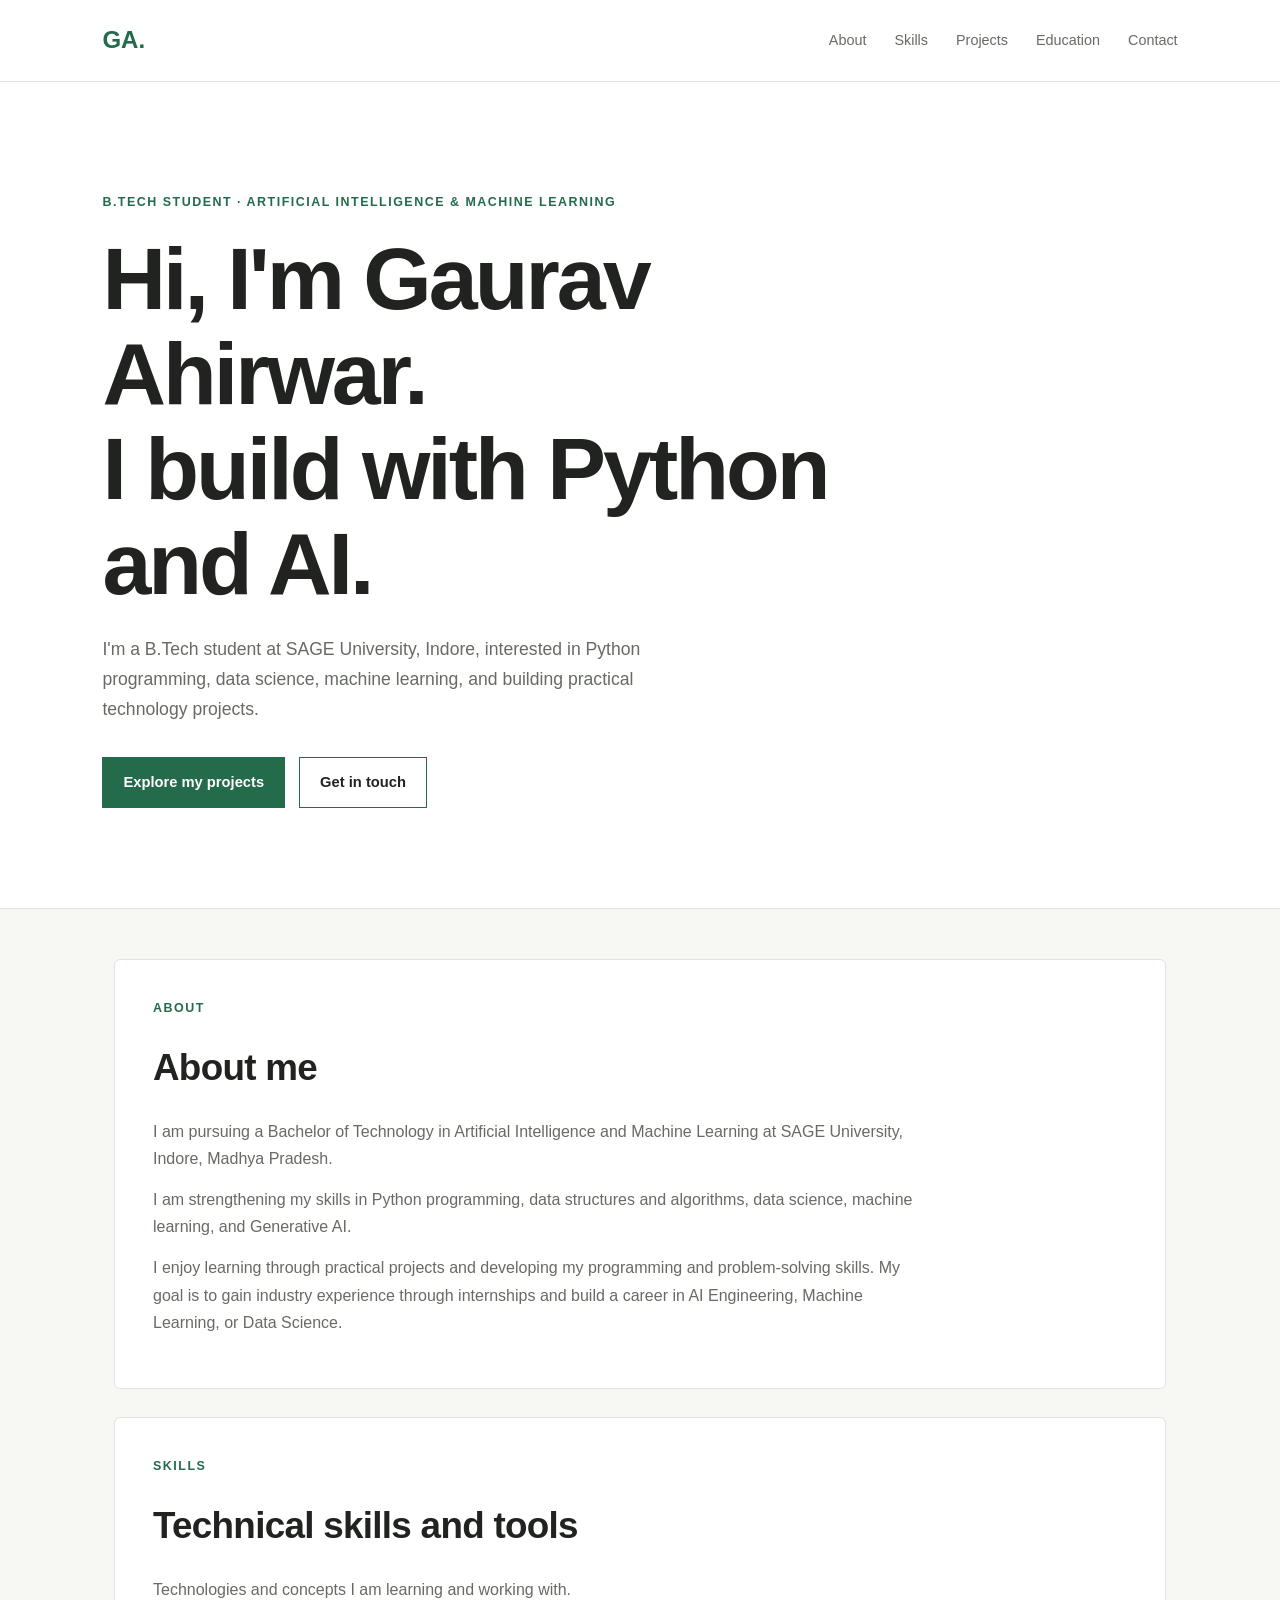
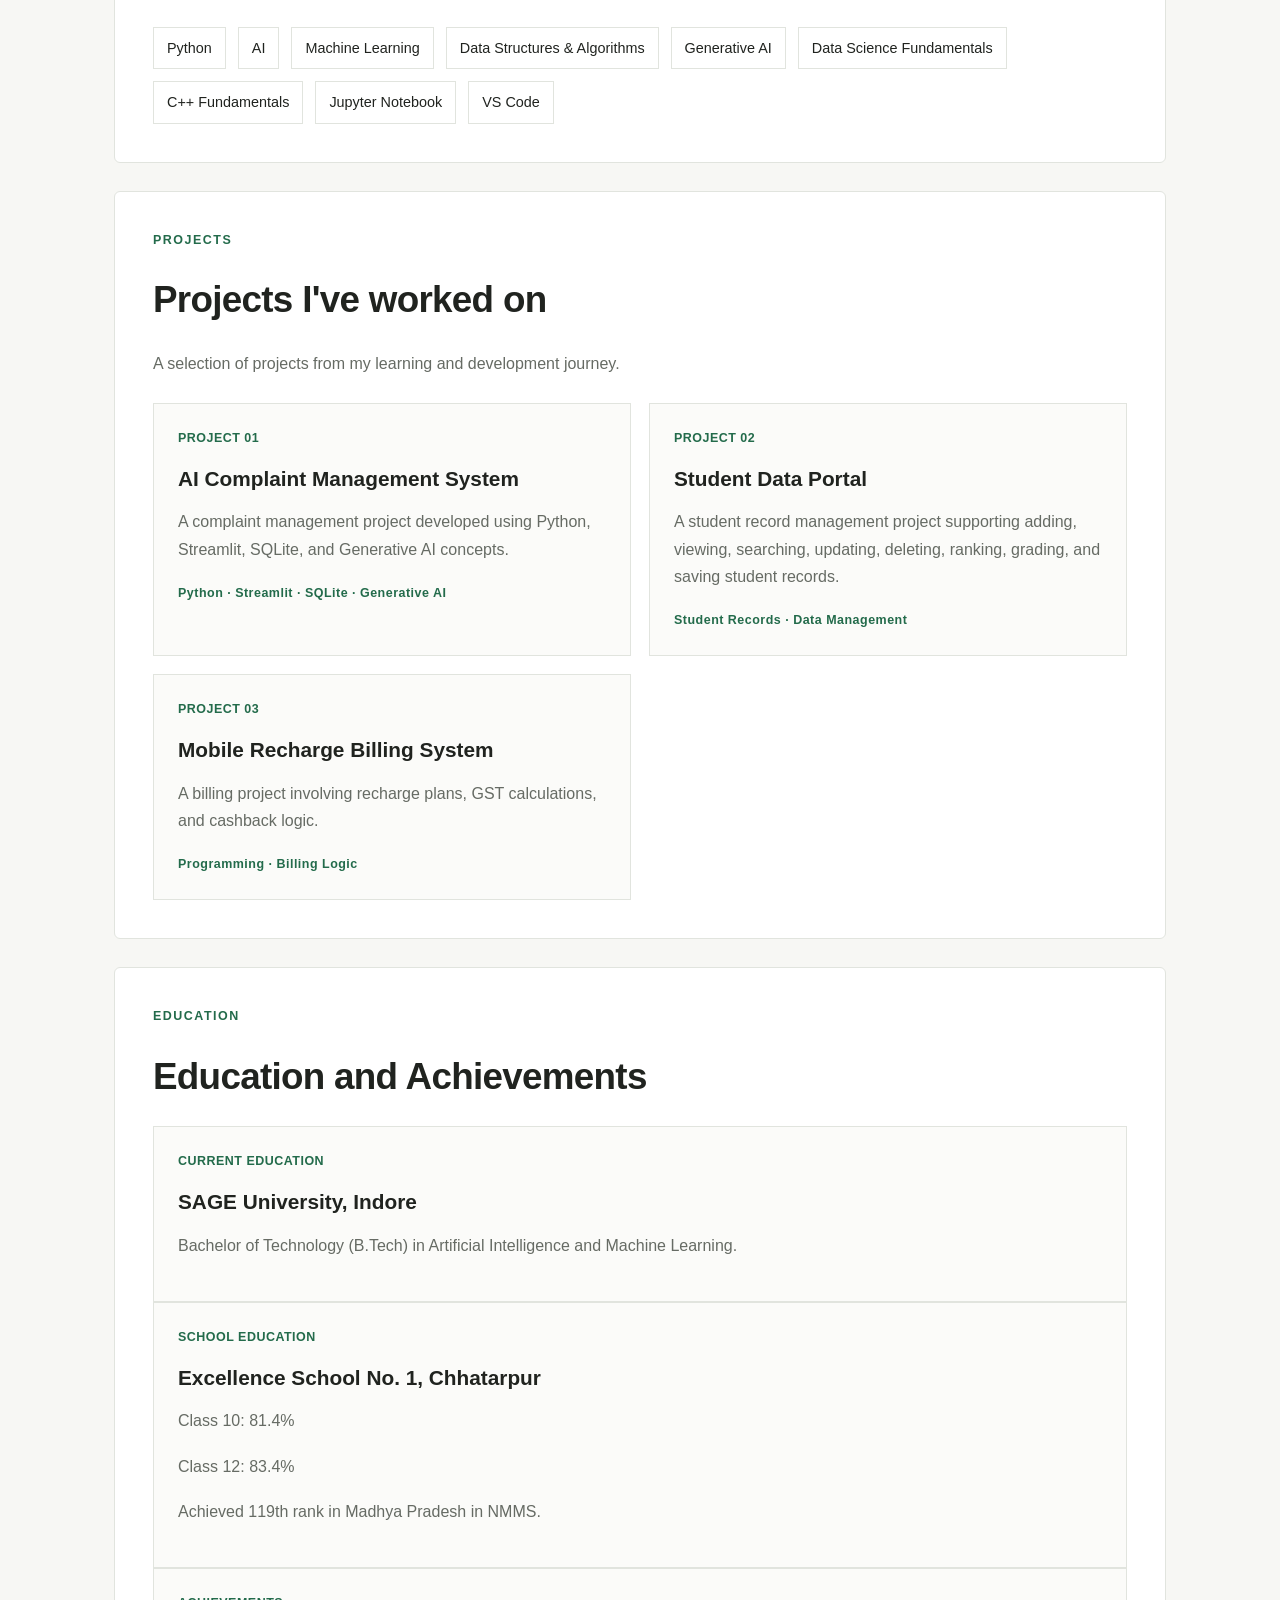
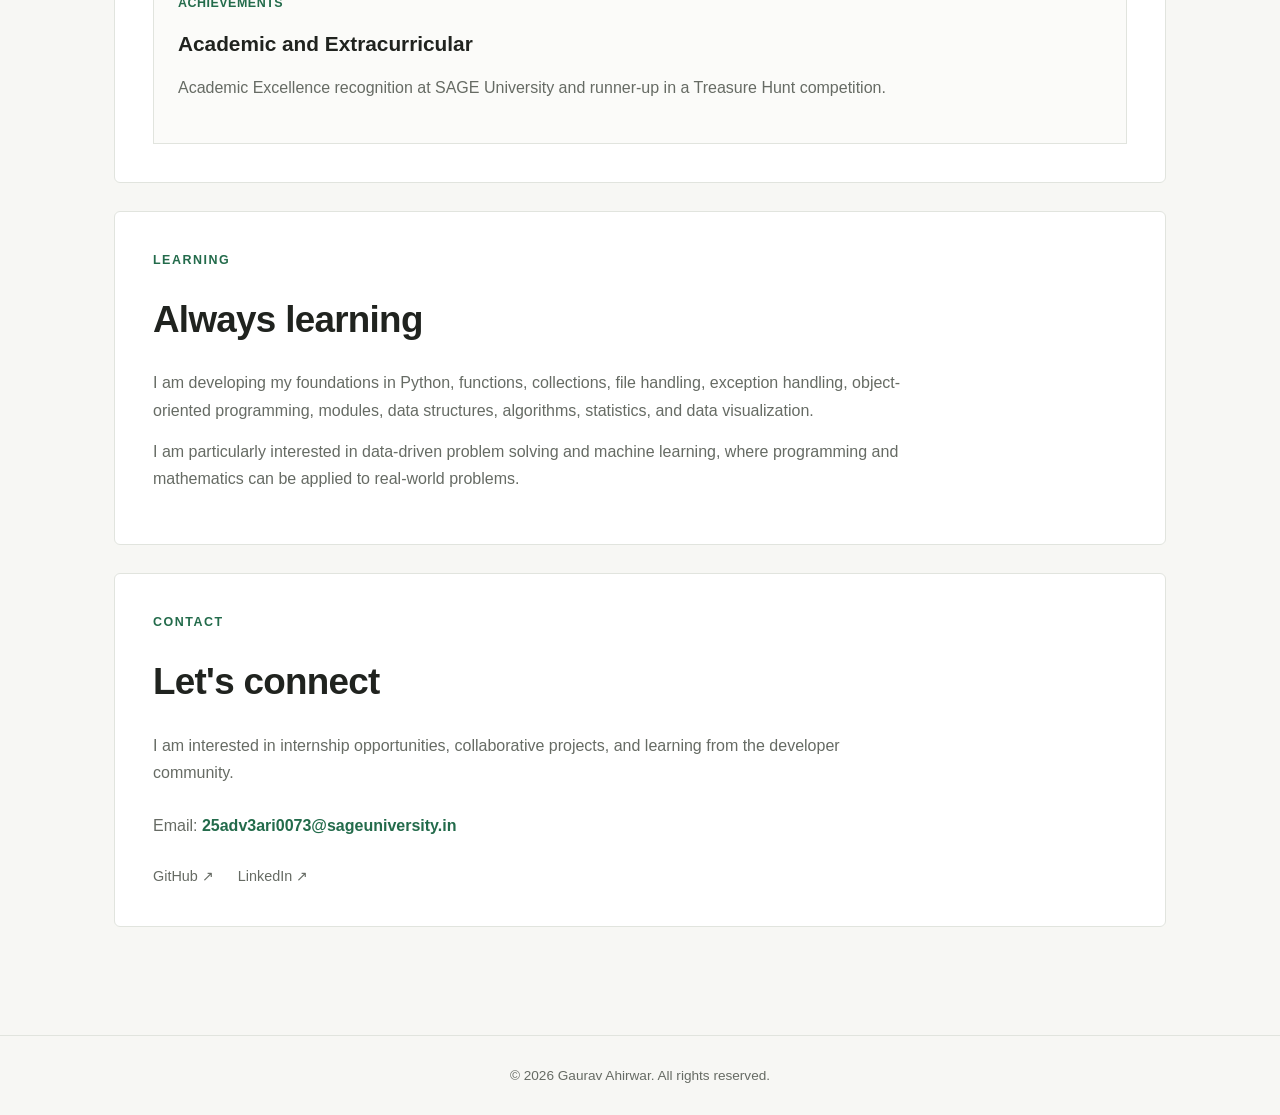
==== index.html @ 06fdada7 "Add files via upload" ====
<!DOCTYPE html>
<html lang="en">
<head>
  <meta charset="UTF-8">
  <meta name="viewport" content="width=device-width, initial-scale=1.0">

  <meta name="description" content="Gaurav Ahirwar, B.Tech Artificial Intelligence and Machine Learning student at SAGE University, Indore. Explore his projects, technical skills, and professional profile.">

  <meta name="theme-color" content="#f7f7f4">

  <title>Gaurav Ahirwar | AI & ML Portfolio</title>

  <link rel="stylesheet" href="style.css">
  <link rel="icon" type="image/svg+xml" href="favicon.svg">
  
</head>

<body>

  <!-- Navigation -->
  <nav class="navbar">
    <a href="#home" class="logo">GA.</a>

    <div class="nav-links">
      <a href="#about">About</a>
      <a href="#skills">Skills</a>
      <a href="#projects">Projects</a>
      <a href="#education">Education</a>
      <a href="#contact">Contact</a>
    </div>
  </nav>

  <!-- Hero Section -->
  <header id="home" class="hero">

    <p class="eyebrow">
      B.TECH STUDENT · ARTIFICIAL INTELLIGENCE & MACHINE LEARNING
    </p>

    <h1>
      Hi, I'm Gaurav Ahirwar.<br>
      I build with Python and AI.
    </h1>

    <p class="hero-description">
      I'm a B.Tech student at SAGE University, Indore,
      interested in Python programming, data science,
      machine learning, and building practical technology projects.
    </p>

    <div class="hero-actions">
      <a href="#projects" class="button button-primary">
        Explore my projects
      </a>

      <a href="#contact" class="button button-secondary">
        Get in touch
      </a>
    </div>

  </header>

  <main>

    <!-- About Section -->
    <section id="about">

      <p class="eyebrow">ABOUT</p>

      <h2>About me</h2>

      <p>
        I am pursuing a Bachelor of Technology in Artificial
        Intelligence and Machine Learning at SAGE University,
        Indore, Madhya Pradesh.
      </p>

      <p>
        I am strengthening my skills in Python programming,
        data structures and algorithms, data science,
        machine learning, and Generative AI.
      </p>

      <p>
        I enjoy learning through practical projects and
        developing my programming and problem-solving skills.
        My goal is to gain industry experience through internships
        and build a career in AI Engineering, Machine Learning,
        or Data Science.
      </p>

    </section>

    <!-- Skills Section -->
    <section id="skills">

      <p class="eyebrow">SKILLS</p>

      <h2>Technical skills and tools</h2>

      <p>
        Technologies and concepts I am learning and working with.
      </p>

      <div class="skills-list">
        <span>Python</span>
        <span>AI</span>
        <span>Machine Learning</span>
        <span>Data Structures & Algorithms</span>
        <span>Generative AI</span>
        <span>Data Science Fundamentals</span>
        <span>C++ Fundamentals</span>
        <span>Jupyter Notebook</span>
        <span>VS Code</span>
      </div>

    </section>

    <!-- Projects Section -->
    <section id="projects">

      <p class="eyebrow">PROJECTS</p>

      <h2>Projects I've worked on</h2>

      <p>
        A selection of projects from my learning and development journey.
      </p>

      <div class="project-grid">

        <!-- Project 1 -->
        <article class="project-card">

          <p class="project-number">PROJECT 01</p>

          <h3>AI Complaint Management System</h3>

          <p>
            A complaint management project developed using Python,
            Streamlit, SQLite, and Generative AI concepts.
          </p>

          <p class="project-tech">
            Python · Streamlit · SQLite · Generative AI
          </p>

        </article>

        <!-- Project 2 -->
        <article class="project-card">

          <p class="project-number">PROJECT 02</p>

          <h3>Student Data Portal</h3>

          <p>
            A student record management project supporting
            adding, viewing, searching, updating, deleting,
            ranking, grading, and saving student records.
          </p>

          <p class="project-tech">
            Student Records · Data Management
          </p>

        </article>

        <!-- Project 3 -->
        <article class="project-card">

          <p class="project-number">PROJECT 03</p>

          <h3>Mobile Recharge Billing System</h3>

          <p>
            A billing project involving recharge plans,
            GST calculations, and cashback logic.
          </p>

          <p class="project-tech">
            Programming · Billing Logic
          </p>

        </article>

      </div>

    </section>

    <!-- Education Section -->
    <section id="education">

      <p class="eyebrow">EDUCATION</p>

      <h2>Education and Achievements</h2>

      <article class="project-card">

        <p class="project-number">CURRENT EDUCATION</p>

        <h3>SAGE University, Indore</h3>

        <p>
          Bachelor of Technology (B.Tech) in Artificial Intelligence
          and Machine Learning.
        </p>

      </article>

      <article class="project-card">

        <p class="project-number">SCHOOL EDUCATION</p>

        <h3>Excellence School No. 1, Chhatarpur</h3>

        <p>
          Class 10: 81.4%
        </p>

        <p>
          Class 12: 83.4%
        </p>

        <p>
          Achieved 119th rank in Madhya Pradesh in NMMS.
        </p>

      </article>

      <article class="project-card">

        <p class="project-number">ACHIEVEMENTS</p>

        <h3>Academic and Extracurricular</h3>

        <p>
          Academic Excellence recognition at SAGE University
          and runner-up in a Treasure Hunt competition.
        </p>

      </article>

    </section>

    <!-- Learning Section -->
    <section id="learning">

      <p class="eyebrow">LEARNING</p>

      <h2>Always learning</h2>

      <p>
        I am developing my foundations in Python, functions,
        collections, file handling, exception handling,
        object-oriented programming, modules, data structures,
        algorithms, statistics, and data visualization.
      </p>

      <p>
        I am particularly interested in data-driven problem solving
        and machine learning, where programming and mathematics
        can be applied to real-world problems.
      </p>

    </section>

    <!-- Contact Section -->
    <section id="contact">

      <p class="eyebrow">CONTACT</p>

      <h2>Let's connect</h2>

      <p>
        I am interested in internship opportunities,
        collaborative projects, and learning from the developer
        community.
      </p>

      <p>
        Email:
        <a class="text-link"
           href="mailto:25adv3ari0073@sageuniversity.in">
          25adv3ari0073@sageuniversity.in
        </a>
      </p>

      <div class="social-links">

        <a href="https://github.com/thegaurav2007"
           target="_blank"
           rel="noopener noreferrer">
          GitHub ↗
        </a>

        <a href="https://www.linkedin.com/in/gaurav1806/"
           target="_blank"
           rel="noopener noreferrer">
          LinkedIn ↗
        </a>

      </div>

    </section>

  </main>

  <!-- Footer -->
  <footer>
    <p>
      © 2026 Gaurav Ahirwar. All rights reserved.
    </p>
  </footer>

  <script src="script.js"></script>

</body>
</html>
---- style.css ----
* {
  margin: 0;
  padding: 0;
  box-sizing: border-box;
}

:root {
  --background: #f7f7f4;
  --surface: #ffffff;
  --text: #20231f;
  --muted: #666b64;
  --accent: #236b4b;
  --border: #e1e4de;
}

html {
  scroll-behavior: smooth;
  scroll-padding-top: 90px;
}

body {
  font-family: Arial, Helvetica, sans-serif;
  background: var(--background);
  color: var(--text);
  line-height: 1.7;
}

a {
  color: inherit;
  text-decoration: none;
}

.navbar {
  display: flex;
  justify-content: space-between;
  align-items: center;
  padding: 20px 8%;
  background: var(--surface);
  border-bottom: 1px solid var(--border);
  position: sticky;
  top: 0;
  z-index: 10;
}

.logo {
  font-size: 1.5rem;
  font-weight: 800;
  color: var(--accent);
}

.nav-links {
  display: flex;
  gap: 28px;
}

.nav-links a,
.social-links a {
  font-size: 0.9rem;
  color: var(--muted);
}

.nav-links a:hover,
.social-links a:hover,
.text-link:hover {
  color: var(--accent);
}

.hero {
  padding: 110px 8% 100px;
  background: var(--surface);
  border-bottom: 1px solid var(--border);
}

.eyebrow {
  color: var(--accent);
  font-size: 0.78rem;
  font-weight: 700;
  letter-spacing: 1.5px;
  margin-bottom: 18px;
}

.hero h1 {
  max-width: 850px;
  font-size: clamp(2.7rem, 7vw, 5.5rem);
  letter-spacing: -3px;
  line-height: 1.08;
  margin-bottom: 24px;
}

.hero-description {
  max-width: 620px;
  font-size: 1.1rem;
  color: var(--muted);
}

.hero-actions {
  display: flex;
  flex-wrap: wrap;
  gap: 14px;
  margin-top: 32px;
}

.button {
  display: inline-block;
  padding: 12px 20px;
  font-size: 0.92rem;
  font-weight: 600;
  border: 1px solid var(--accent);
  transition: background 0.2s, color 0.2s;
}

.button-primary {
  background: var(--accent);
  color: white;
}

.button-primary:hover {
  background: #194e36;
}

.button-secondary:hover {
  background: #edf2ed;
}

main {
  max-width: 1100px;
  margin: 0 auto;
  padding: 50px 24px 80px;
}

section {
  padding: 38px;
  margin-bottom: 28px;
  background: var(--surface);
  border: 1px solid var(--border);
  border-radius: 6px;
}

section h2 {
  font-size: clamp(1.7rem, 4vw, 2.3rem);
  letter-spacing: -0.7px;
  margin-bottom: 18px;
}

section > p:not(.eyebrow):not(.note) {
  max-width: 760px;
  color: var(--muted);
  margin-bottom: 14px;
}

.skills-list {
  display: flex;
  flex-wrap: wrap;
  gap: 12px;
  margin-top: 24px;
}

.skills-list span {
  padding: 8px 13px;
  border: 1px solid var(--border);
  font-size: 0.9rem;
}

.project-grid {
  display: grid;
  grid-template-columns: repeat(2, minmax(0, 1fr));
  gap: 18px;
  margin-top: 26px;
}

.project-card {
  padding: 24px;
  border: 1px solid var(--border);
  background: #fbfbf9;
}

.project-number,
.project-tech {
  color: var(--accent);
  font-size: 0.78rem;
  font-weight: 700;
  letter-spacing: 0.5px;
}

.project-card h3 {
  font-size: 1.3rem;
  margin: 12px 0;
}

.project-card > p:not(.project-number):not(.project-tech) {
  color: var(--muted);
  margin-bottom: 18px;
}

.project-tech {
  margin-top: 20px;
}

.note {
  font-size: 0.85rem;
  color: var(--muted);
  margin-top: 20px;
}

.text-link {
  display: inline-block;
  color: var(--accent);
  font-weight: 700;
  margin-top: 12px;
}

.social-links {
  display: flex;
  gap: 24px;
  margin-top: 24px;
}

footer {
  padding: 28px 8%;
  border-top: 1px solid var(--border);
  color: var(--muted);
  font-size: 0.85rem;
  text-align: center;
}

@media (max-width: 650px) {
  .navbar {
    padding: 16px 20px;
    align-items: flex-start;
    gap: 16px;
  }

  .nav-links {
    flex-wrap: wrap;
    justify-content: flex-end;
    gap: 10px 16px;
  }

  .hero {
    padding: 75px 24px;
  }

  .hero h1 {
    letter-spacing: -1.5px;
  }

  main {
    padding: 28px 16px 50px;
  }

  section {
    padding: 24px;
  }

  .project-grid {
    grid-template-columns: 1fr;
  }
}
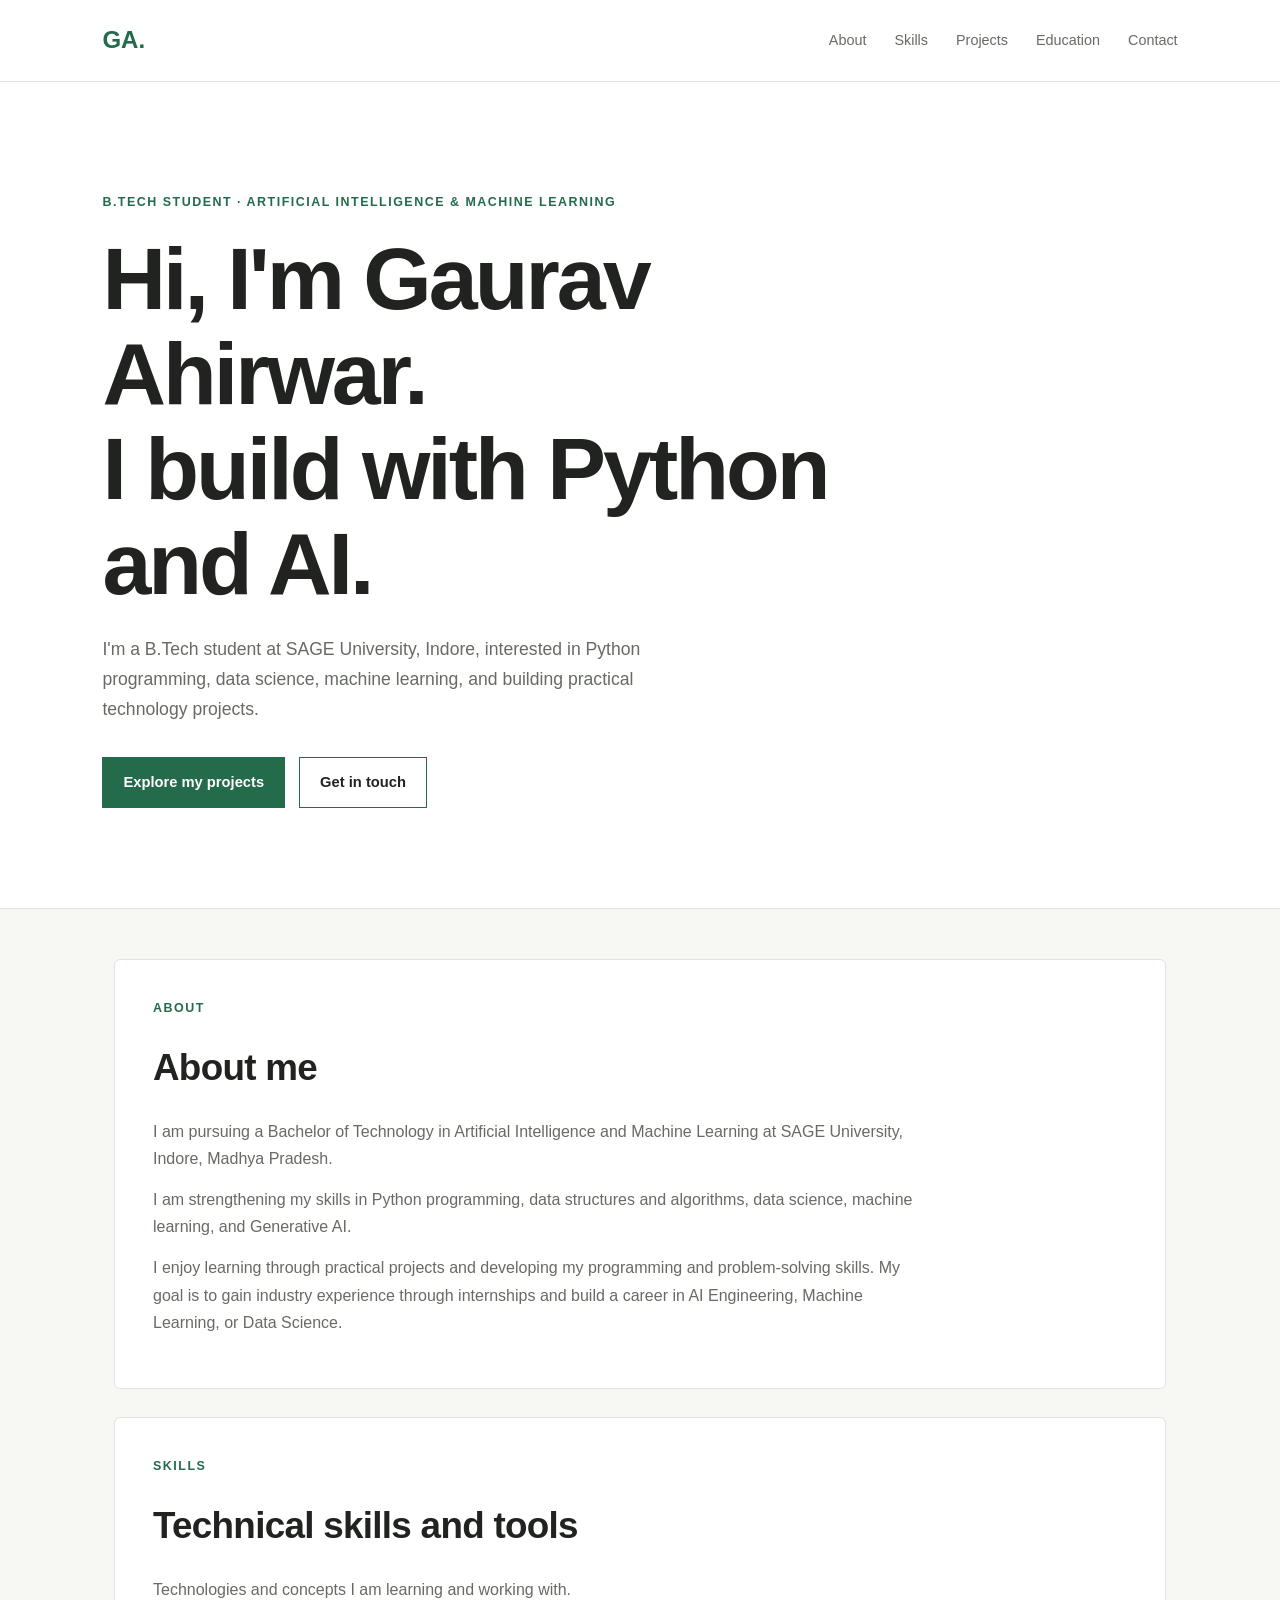
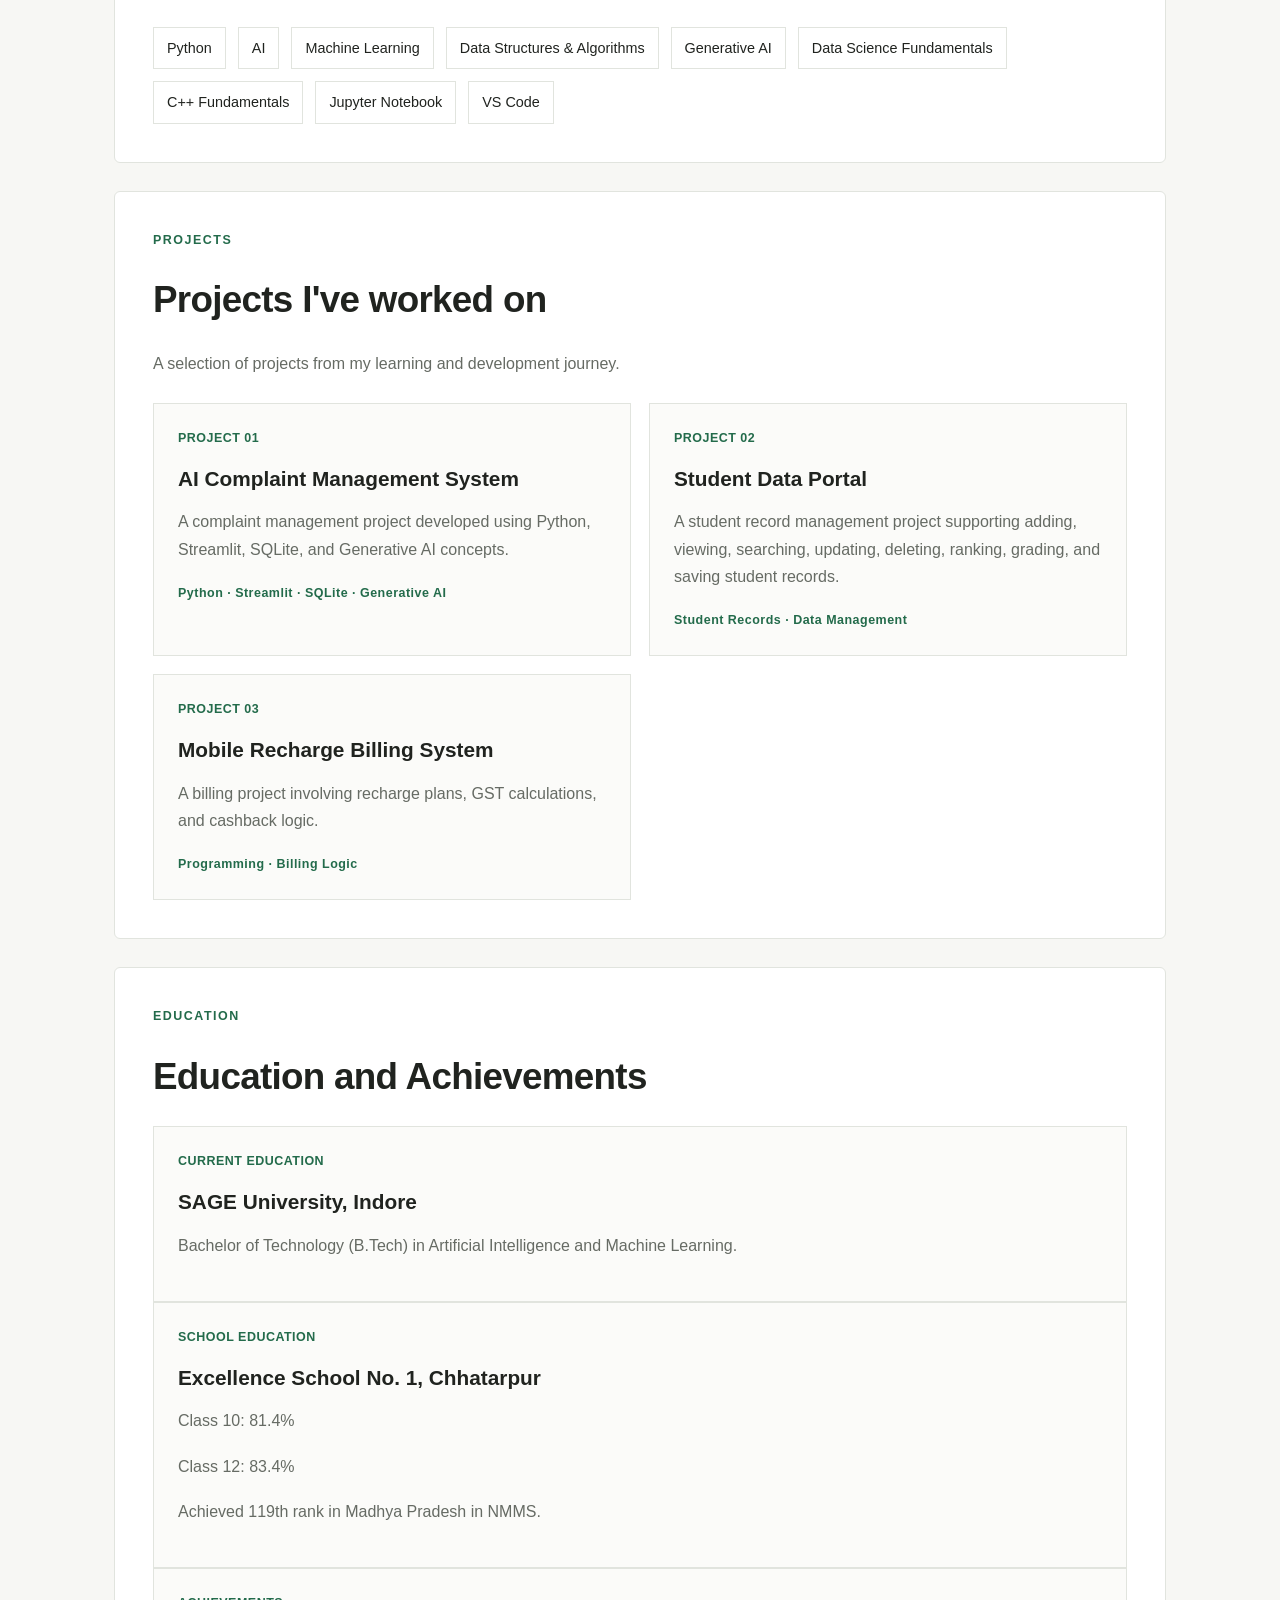
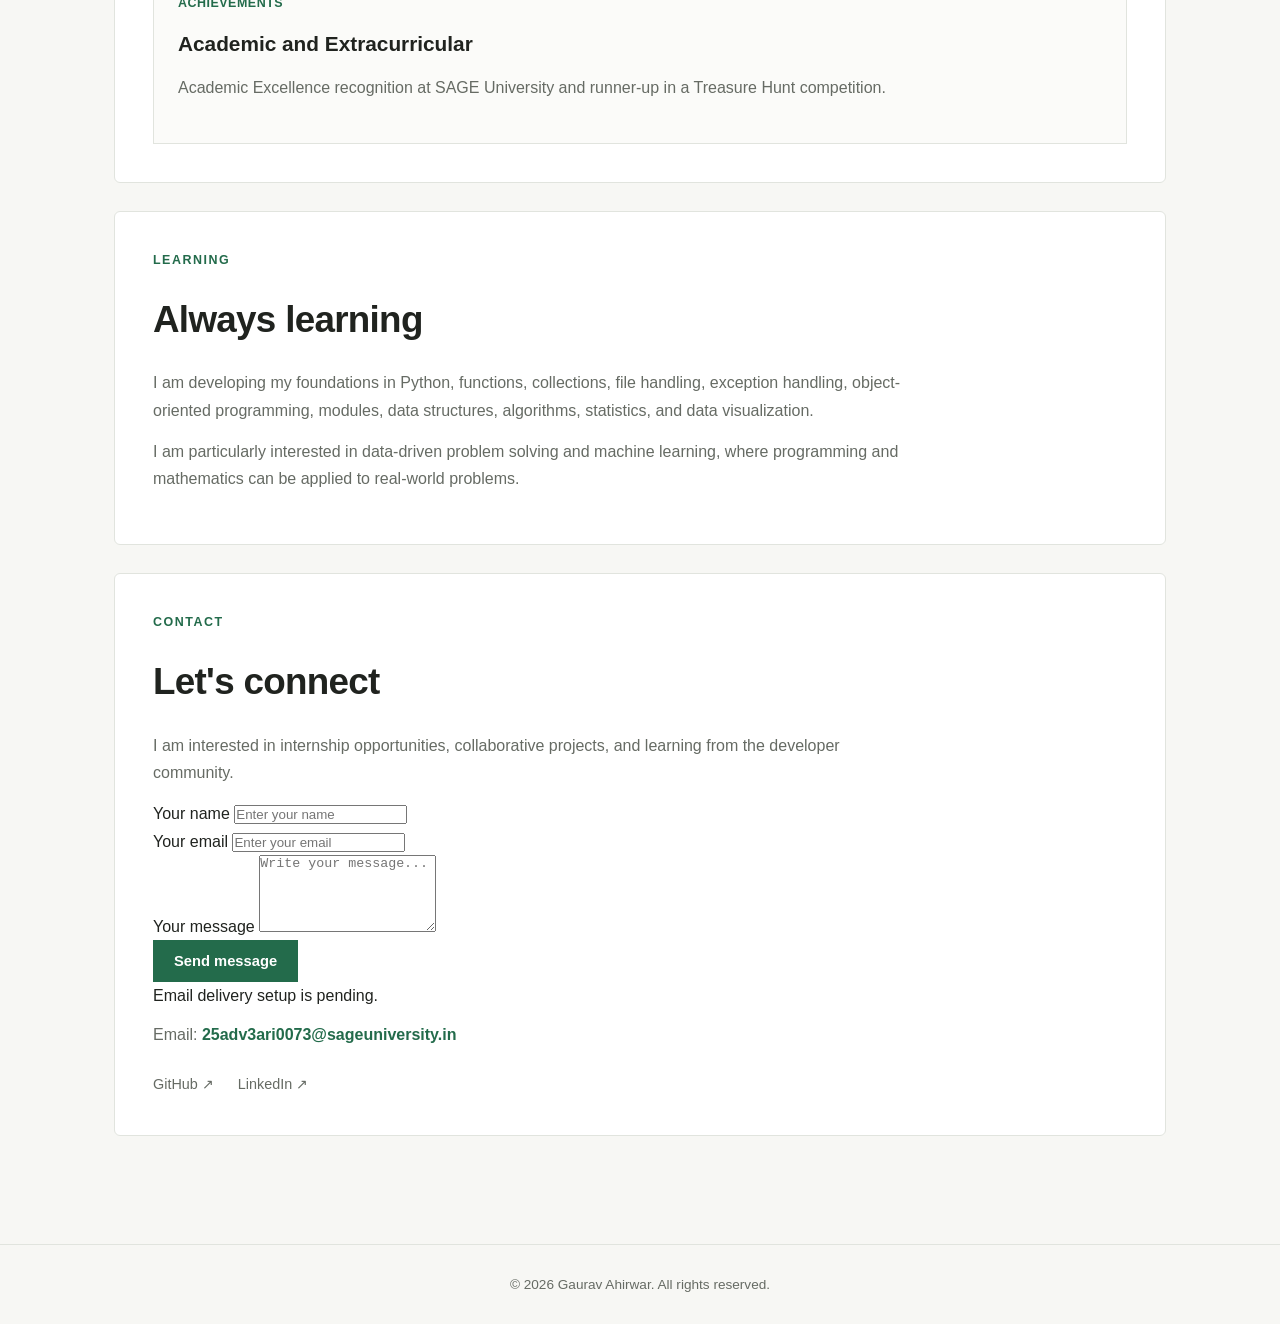
==== commit d53bb417: "Add files via upload" ====
--- a/index.html
+++ b/index.html
@@ -13,7 +13,7 @@
 
   <link rel="stylesheet" href="style.css">
   <link rel="icon" type="image/svg+xml" href="favicon.svg">
-  
+
 </head>
 
 <body>
@@ -278,6 +278,56 @@
         collaborative projects, and learning from the developer
         community.
       </p>
+      
+      <form
+        class="contact-form"
+        action="https://formsubmit.co/25adv3ari0073@sageuniversity.in"
+        method="POST"
+       >
+      <div>
+          <label for="name">Your name</label>
+          <input
+          type="text"
+          id="name"
+          name="name"
+          placeholder="Enter your name"
+          autocomplete="name"
+          required
+          >
+      </div>
+
+      <div>
+          <label for="email">Your email</label>
+          <input
+          type="email"
+          id="email"
+          name="email"
+          placeholder="Enter your email"
+          autocomplete="email"
+          required
+          >
+      </div>
+
+      <div>
+          <label for="message">Your message</label>
+          <textarea
+          id="message"
+          name="message"
+          rows="5"
+          placeholder="Write your message..."
+          required
+          ></textarea>
+    </div>
+
+    <button class="button button-primary" type="submit">
+        Send message
+    </button>
+
+    <p class="form-note">
+        Email delivery setup is pending.
+    </p>
+    </form>
+
 
       <p>
         Email:
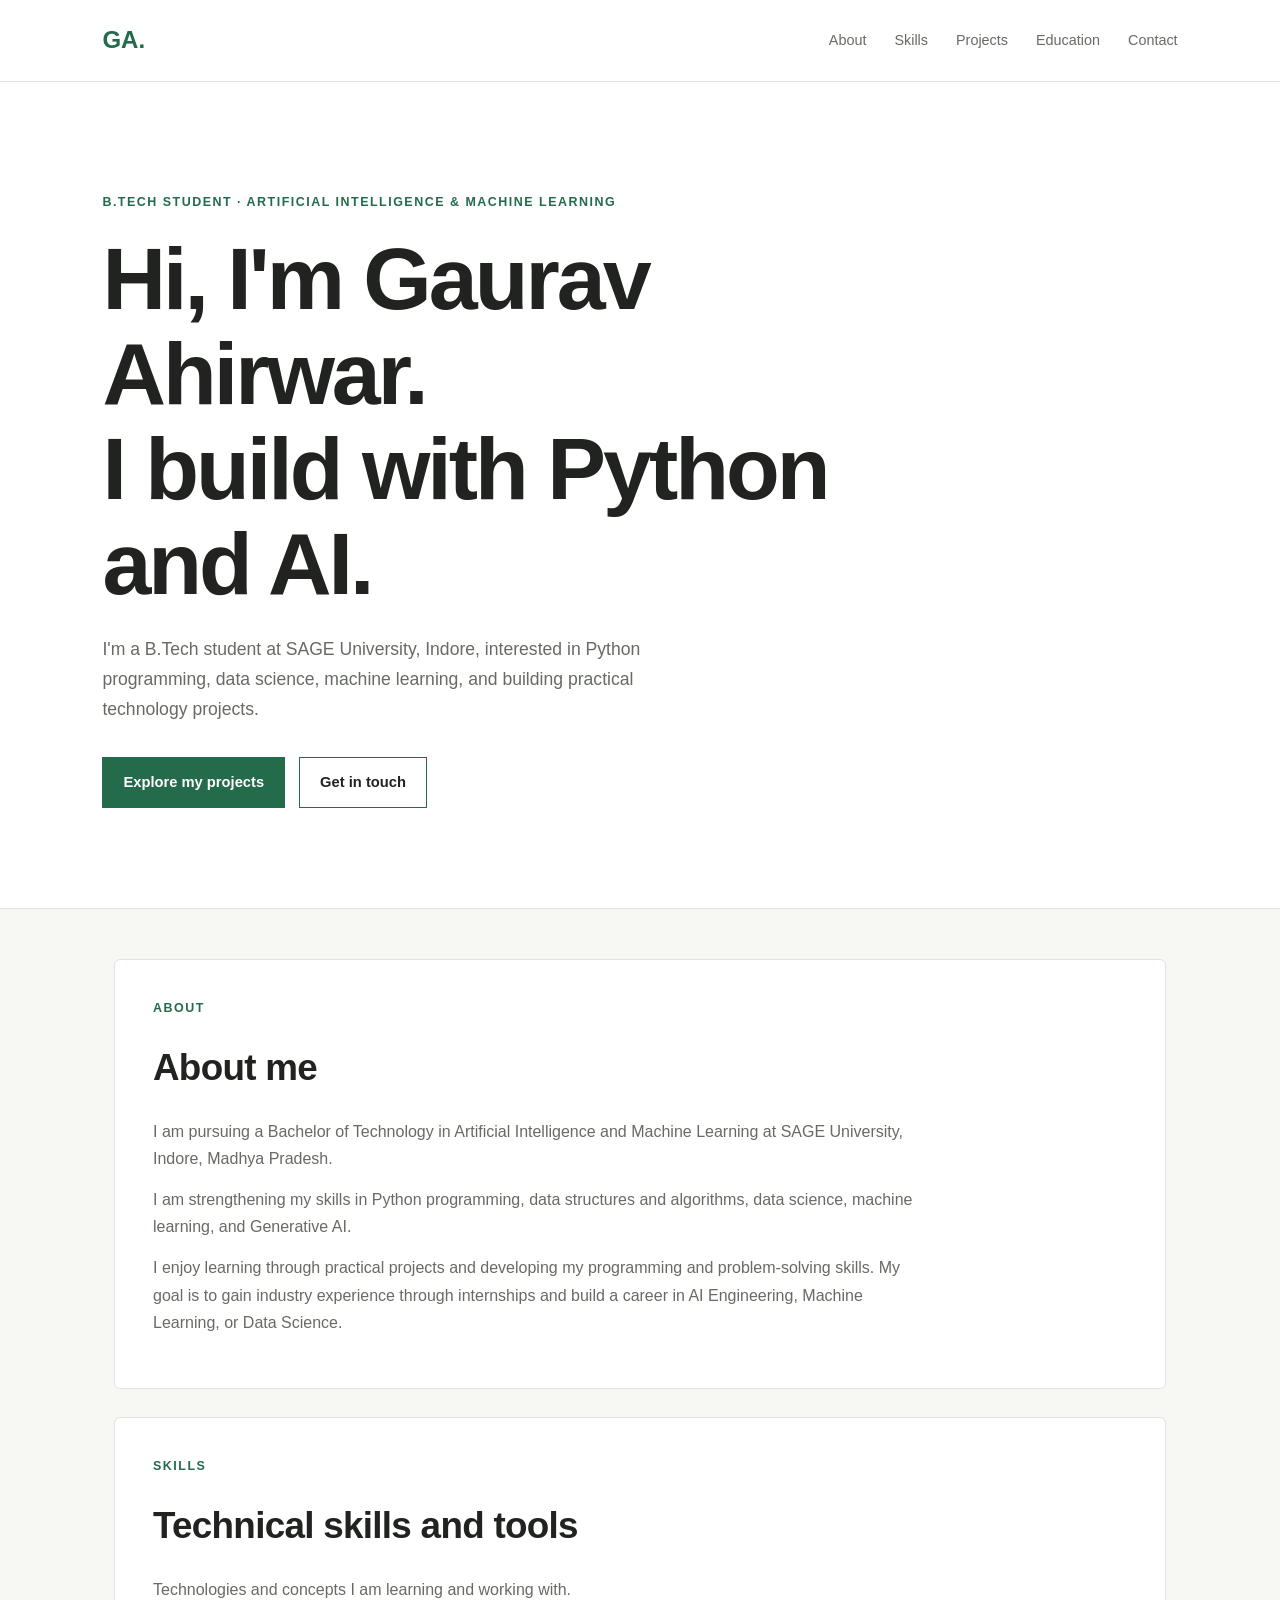
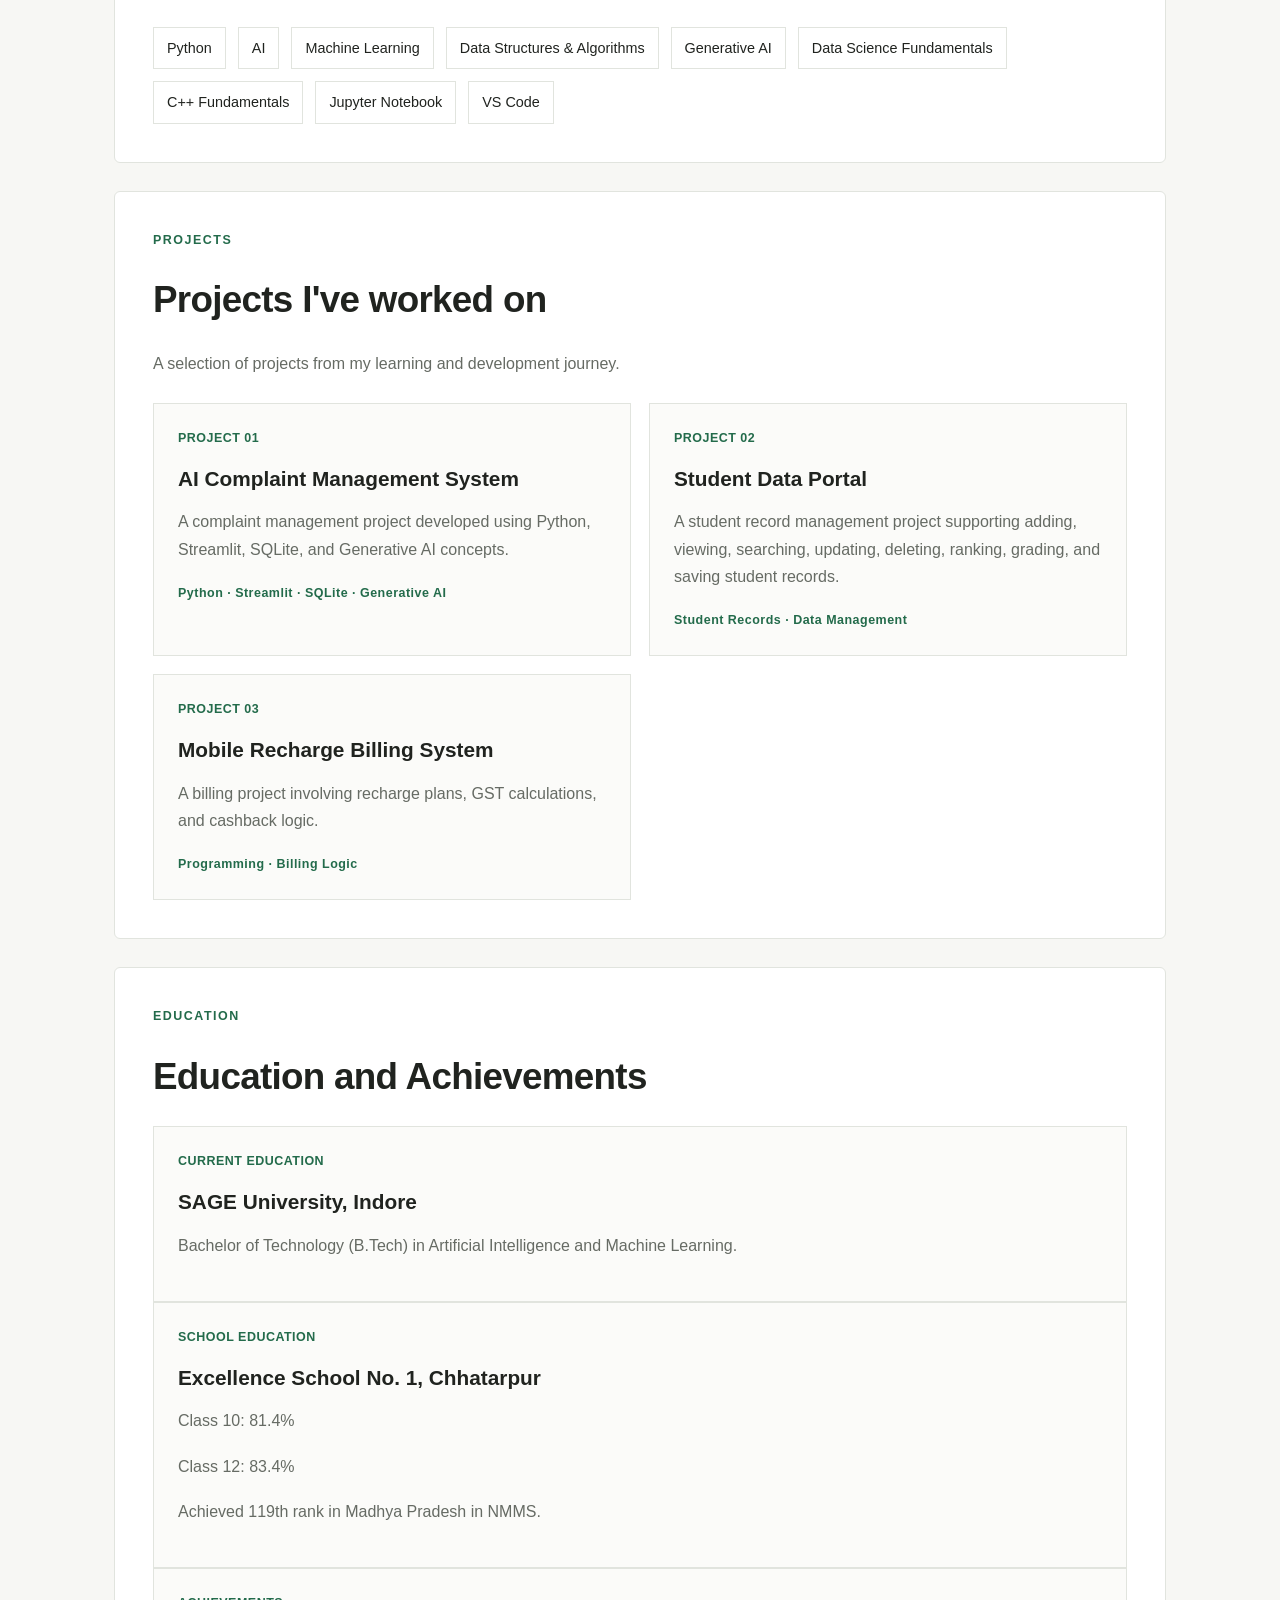
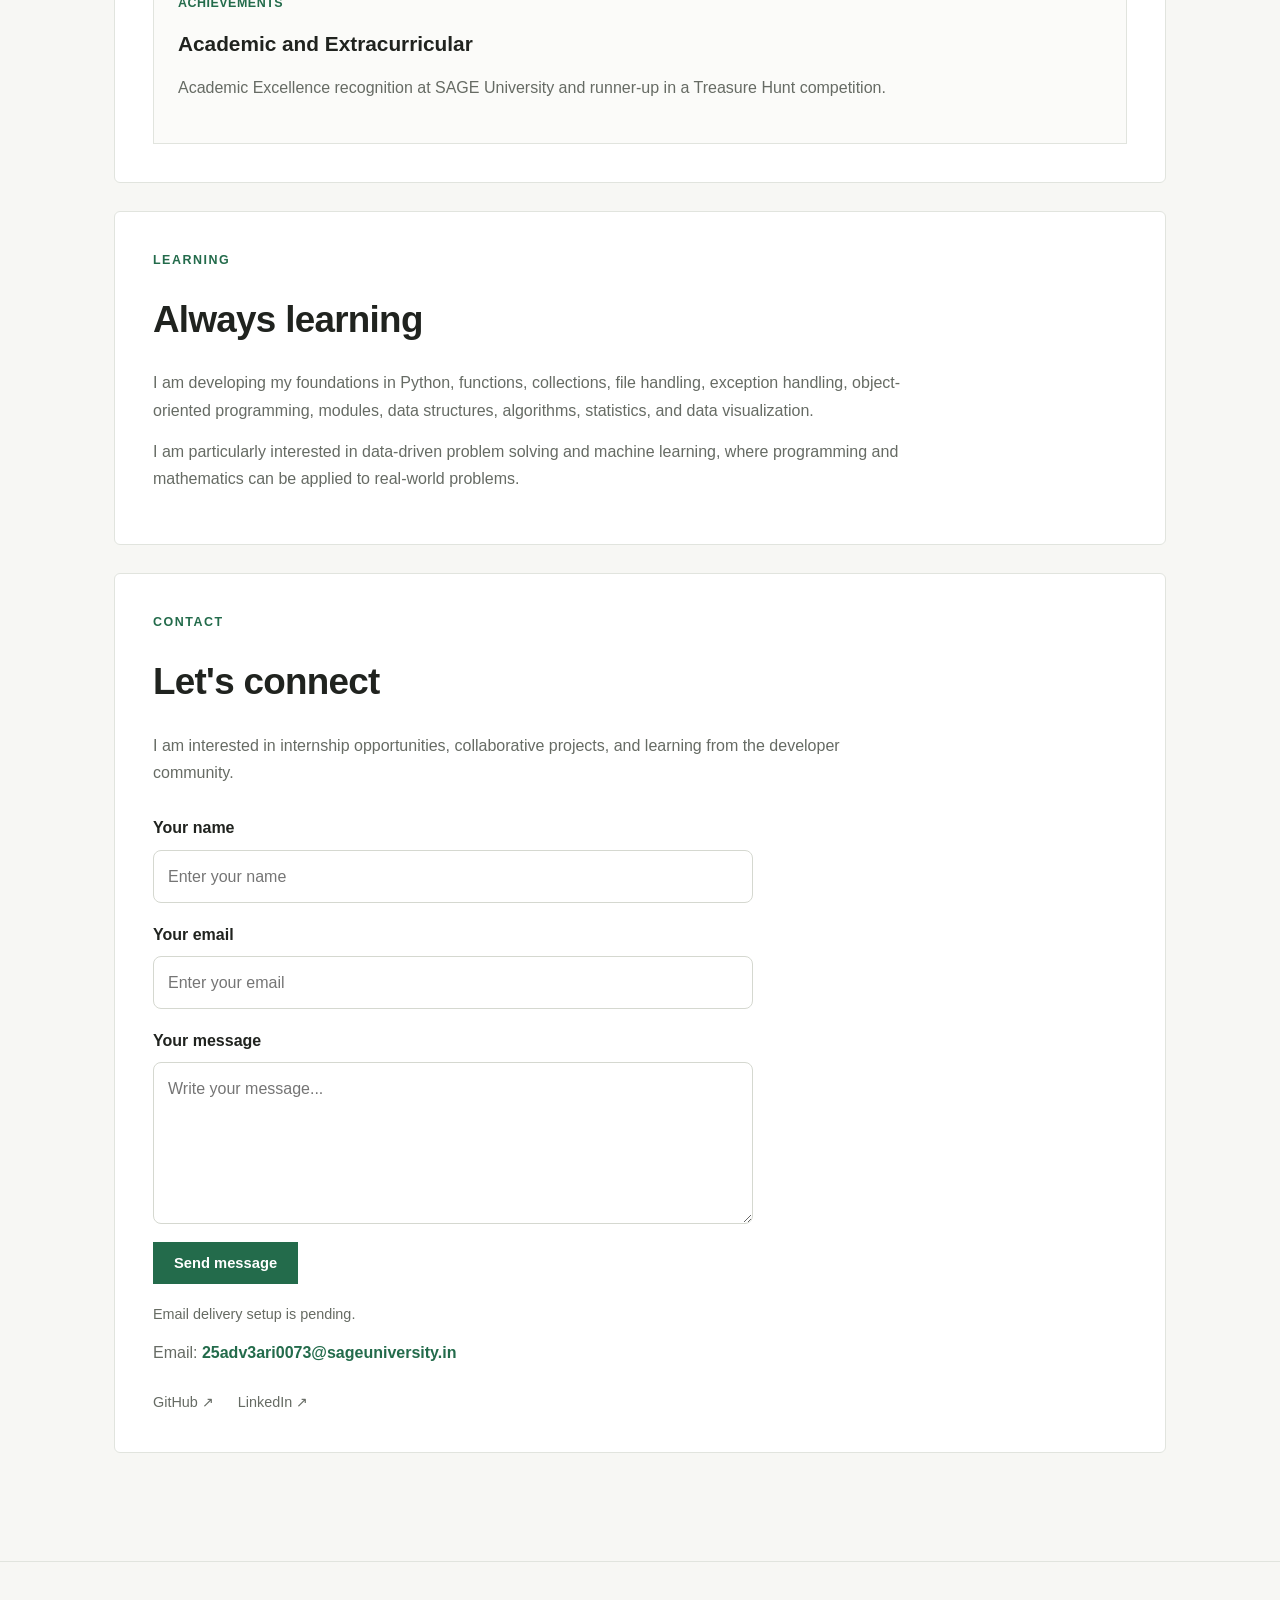
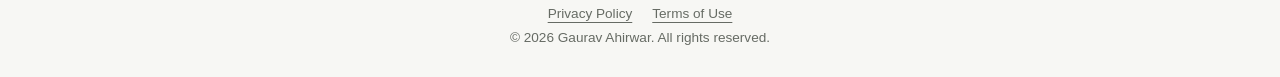
==== commit 426fb55f: "Add files via upload" ====
--- a/index.html
+++ b/index.html
@@ -359,6 +359,12 @@
 
   <!-- Footer -->
   <footer>
+    
+   <div class="footer-links">
+   <a href="privacy.html">Privacy Policy</a>
+   <a href="terms.html">Terms of Use</a>
+   </div>
+
     <p>
       © 2026 Gaurav Ahirwar. All rights reserved.
     </p>
--- a/style.css
+++ b/style.css
@@ -257,3 +257,72 @@
     grid-template-columns: 1fr;
   }
 }
+
+
+.contact-form {
+  display: grid;
+  gap: 18px;
+  max-width: 600px;
+  margin-top: 28px;
+}
+
+.contact-form div {
+  display: grid;
+  gap: 8px;
+}
+
+.contact-form label {
+  font-weight: 600;
+}
+
+.contact-form input,
+.contact-form textarea {
+  width: 100%;
+  box-sizing: border-box;
+  padding: 12px 14px;
+  border: 1px solid #d5d8d0;
+  border-radius: 8px;
+  background: #ffffff;
+  color: #202820;
+  font: inherit;
+}
+
+.contact-form textarea {
+  resize: vertical;
+}
+
+.contact-form input:focus,
+.contact-form textarea:focus {
+  outline: 2px solid #52745d;
+  outline-offset: 2px;
+}
+
+.contact-form button {
+  justify-self: start;
+  cursor: pointer;
+}
+
+.form-note {
+  color: #666b63;
+  font-size: 0.9rem;
+}
+
+
+.footer-links {
+  display: flex;
+  justify-content: center;
+  flex-wrap: wrap;
+  gap: 20px;
+  margin-top: 12px;
+}
+
+.footer-links a {
+  color: var(--muted);
+  text-decoration: underline;
+  text-underline-offset: 4px;
+}
+
+.footer-links a:hover {
+  color: var(--accent);
+}
+
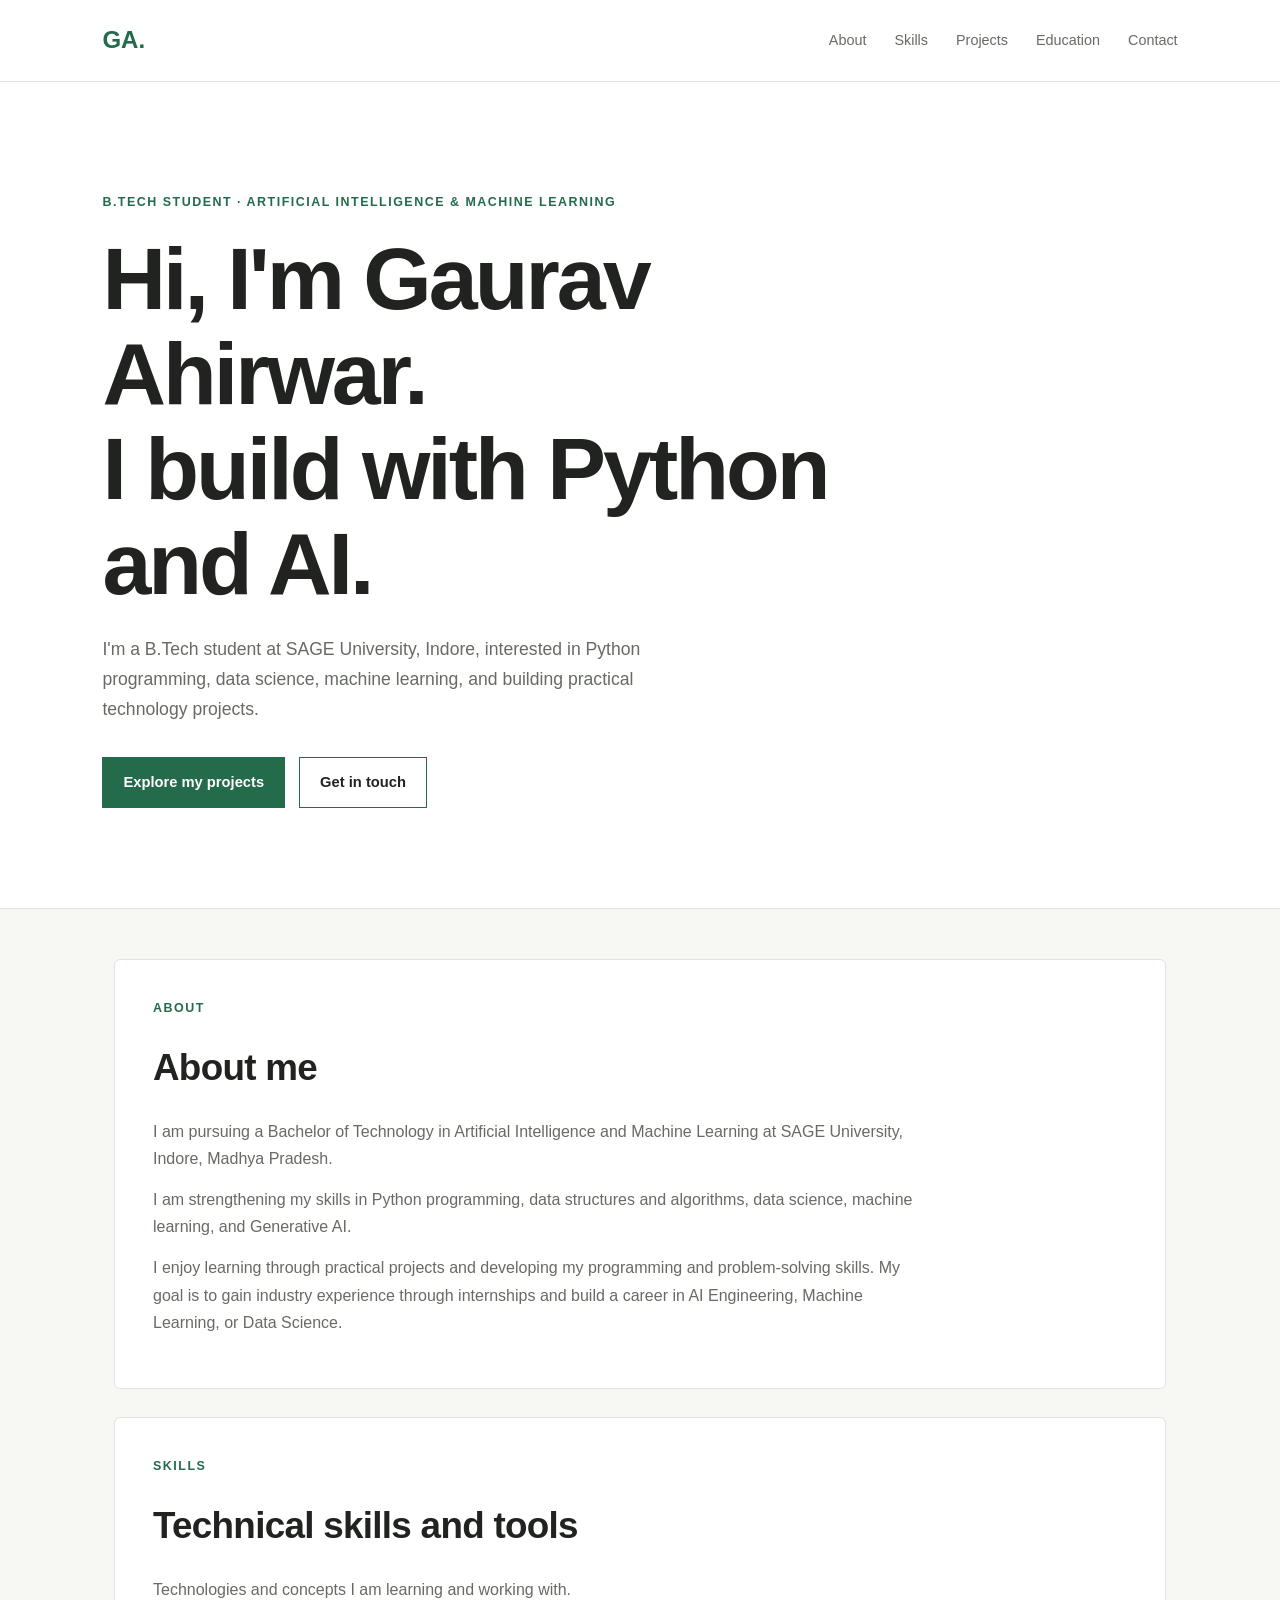
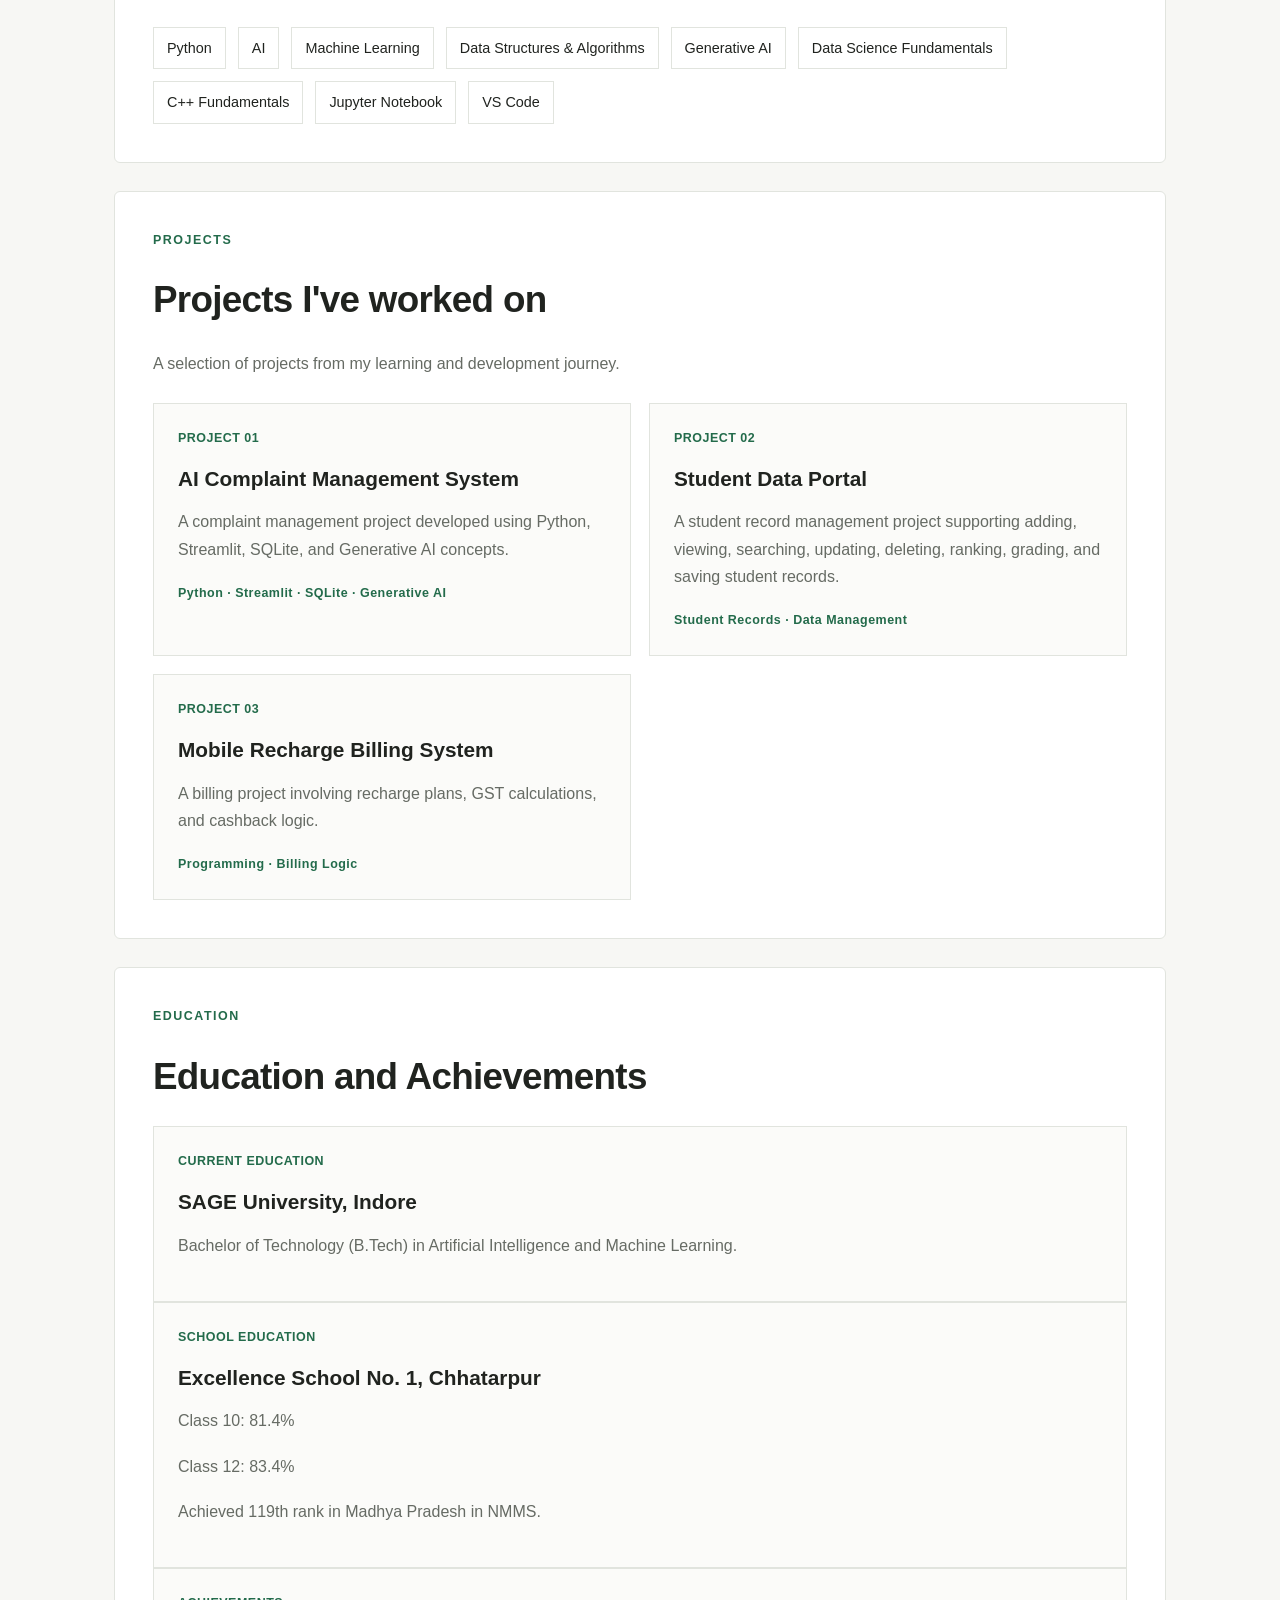
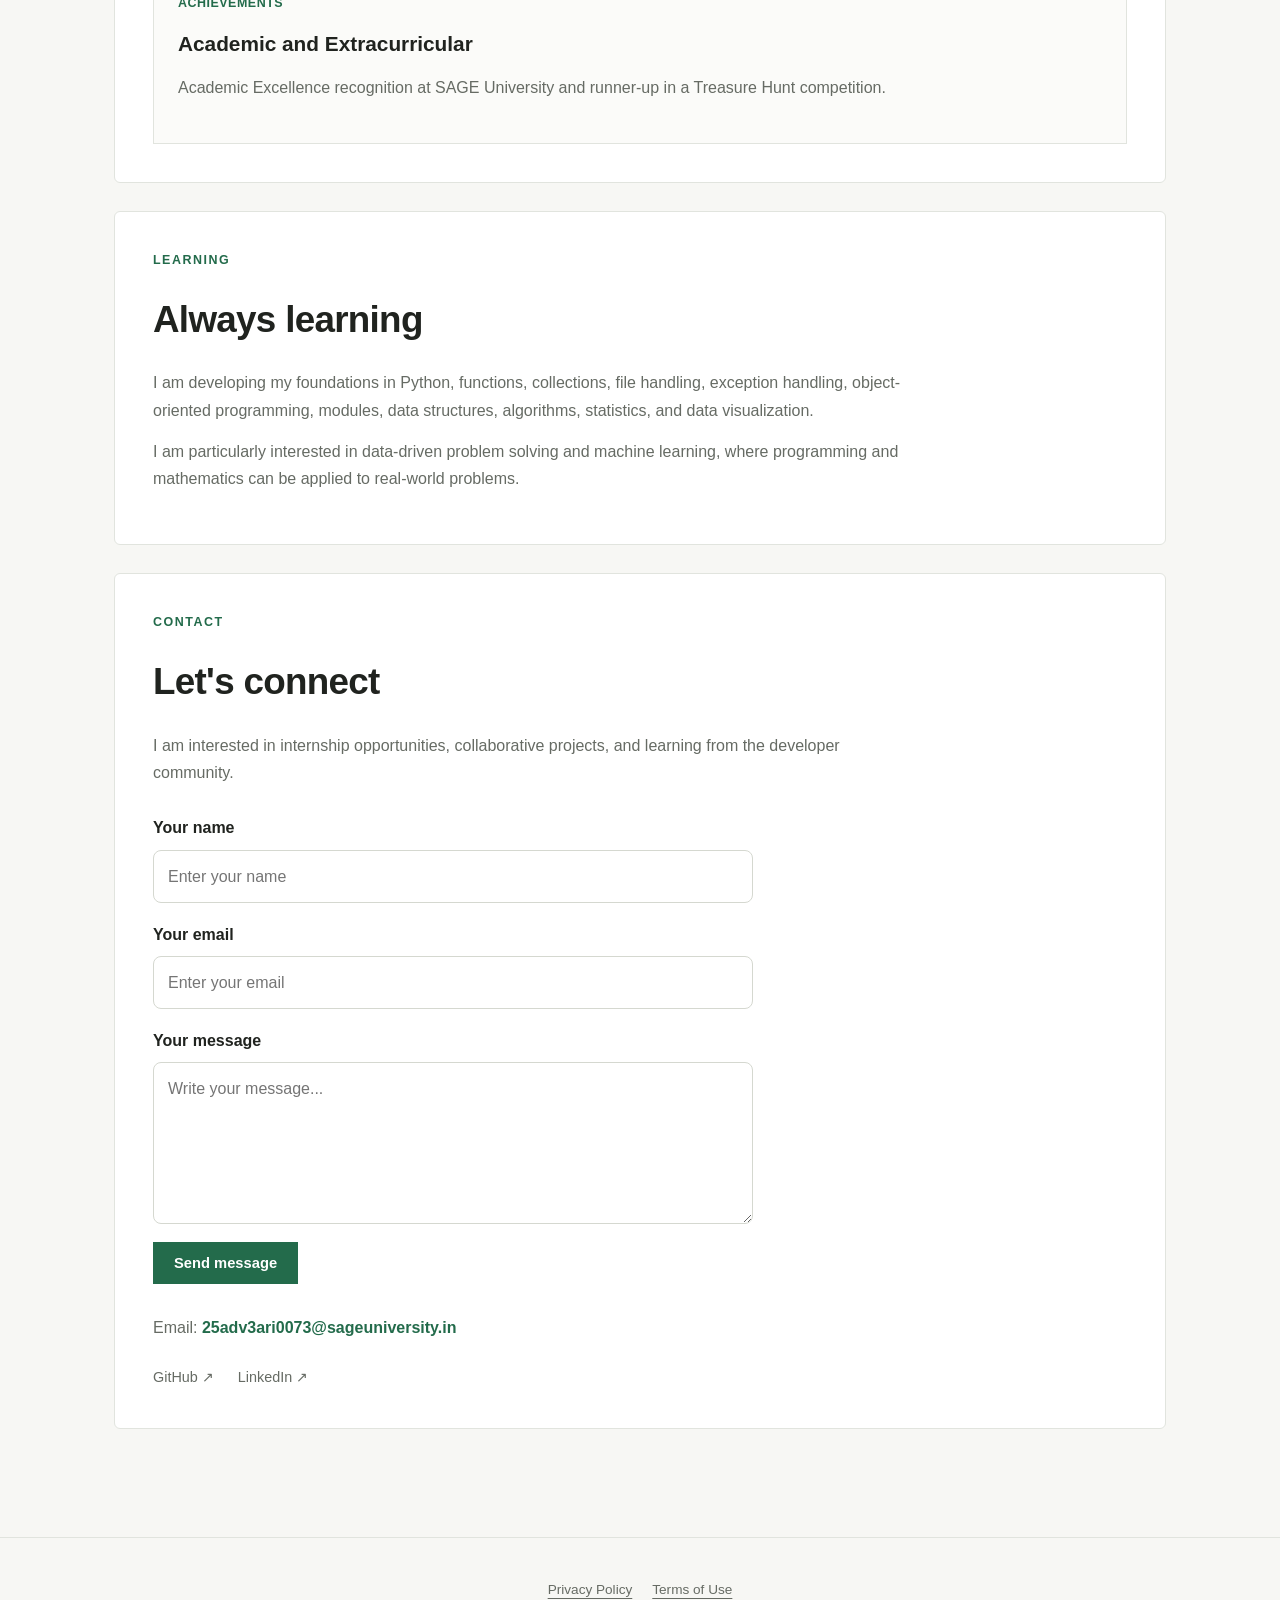
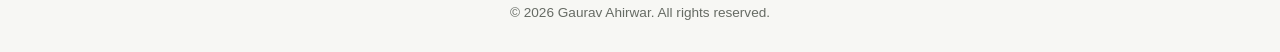
==== commit 81b1511b: "Add files via upload" ====
--- a/index.html
+++ b/index.html
@@ -323,8 +323,6 @@
         Send message
     </button>
 
-    <p class="form-note">
-        Email delivery setup is pending.
     </p>
     </form>
 
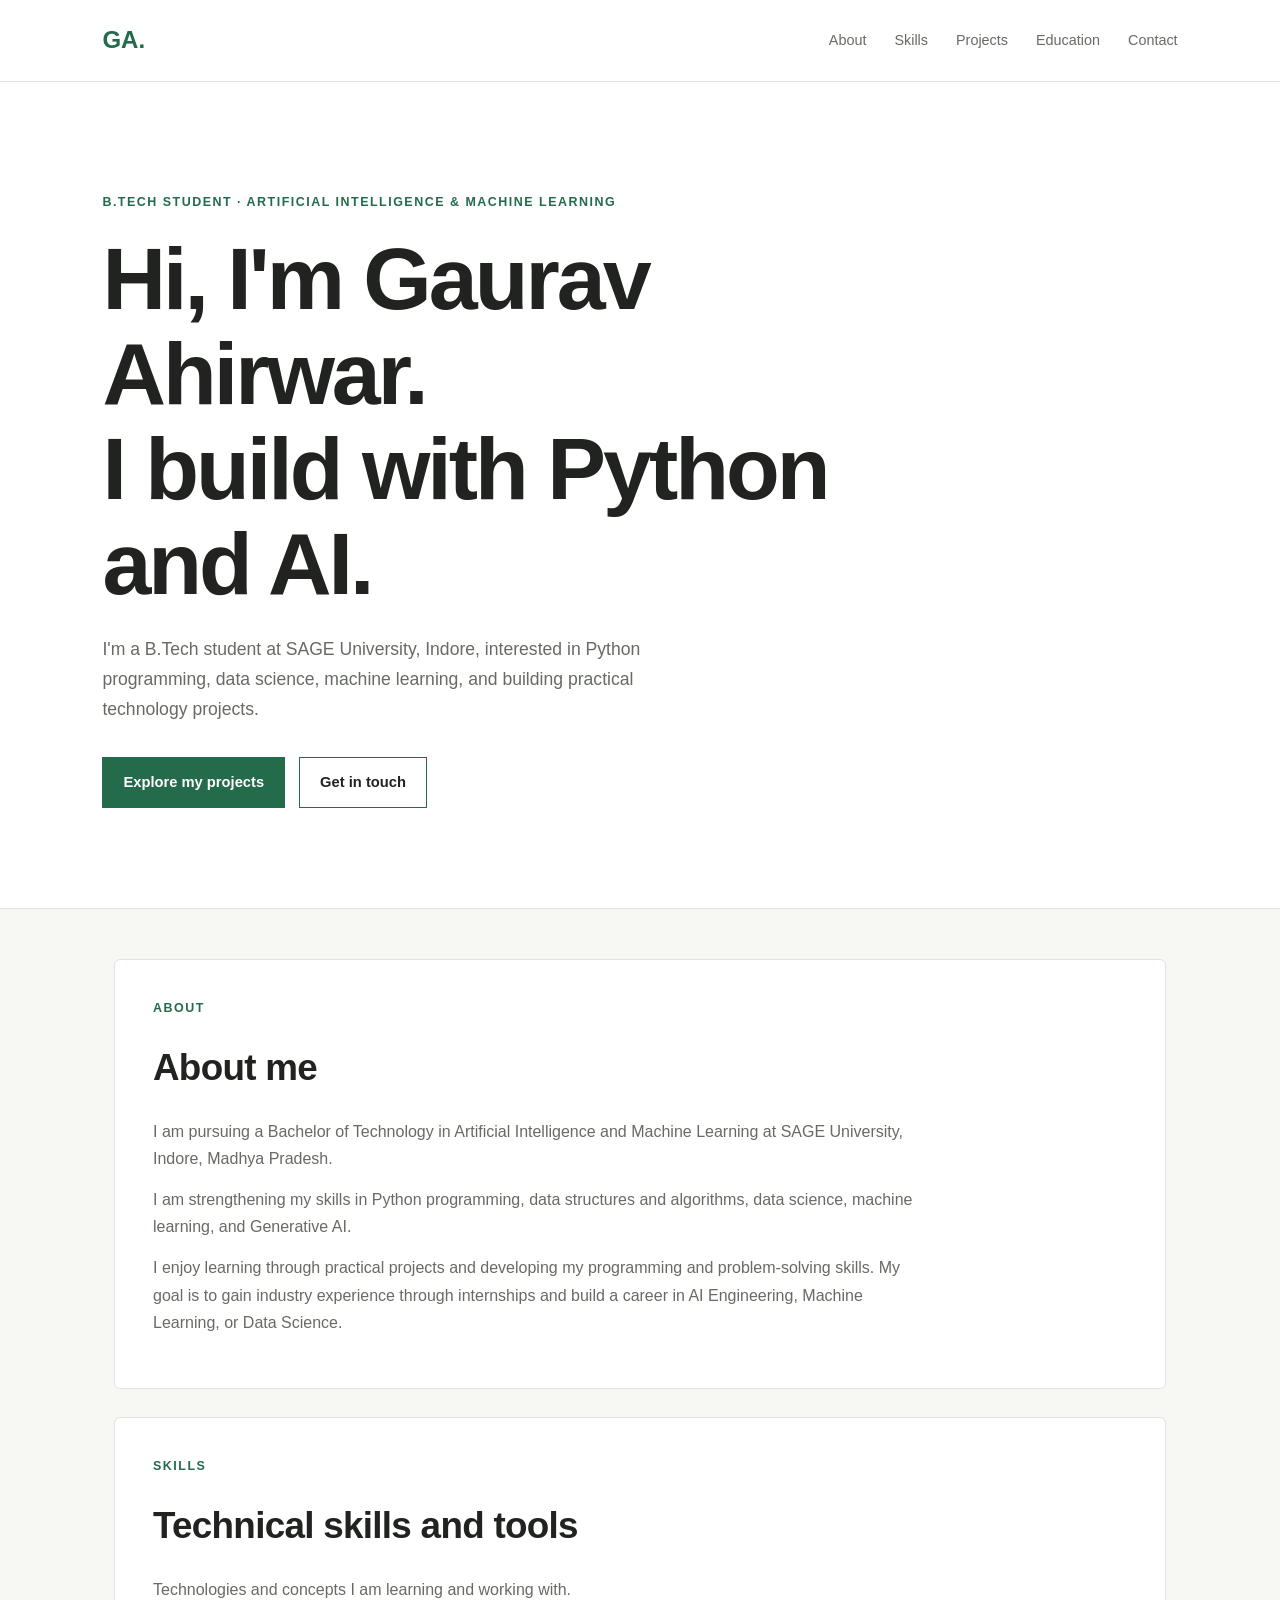
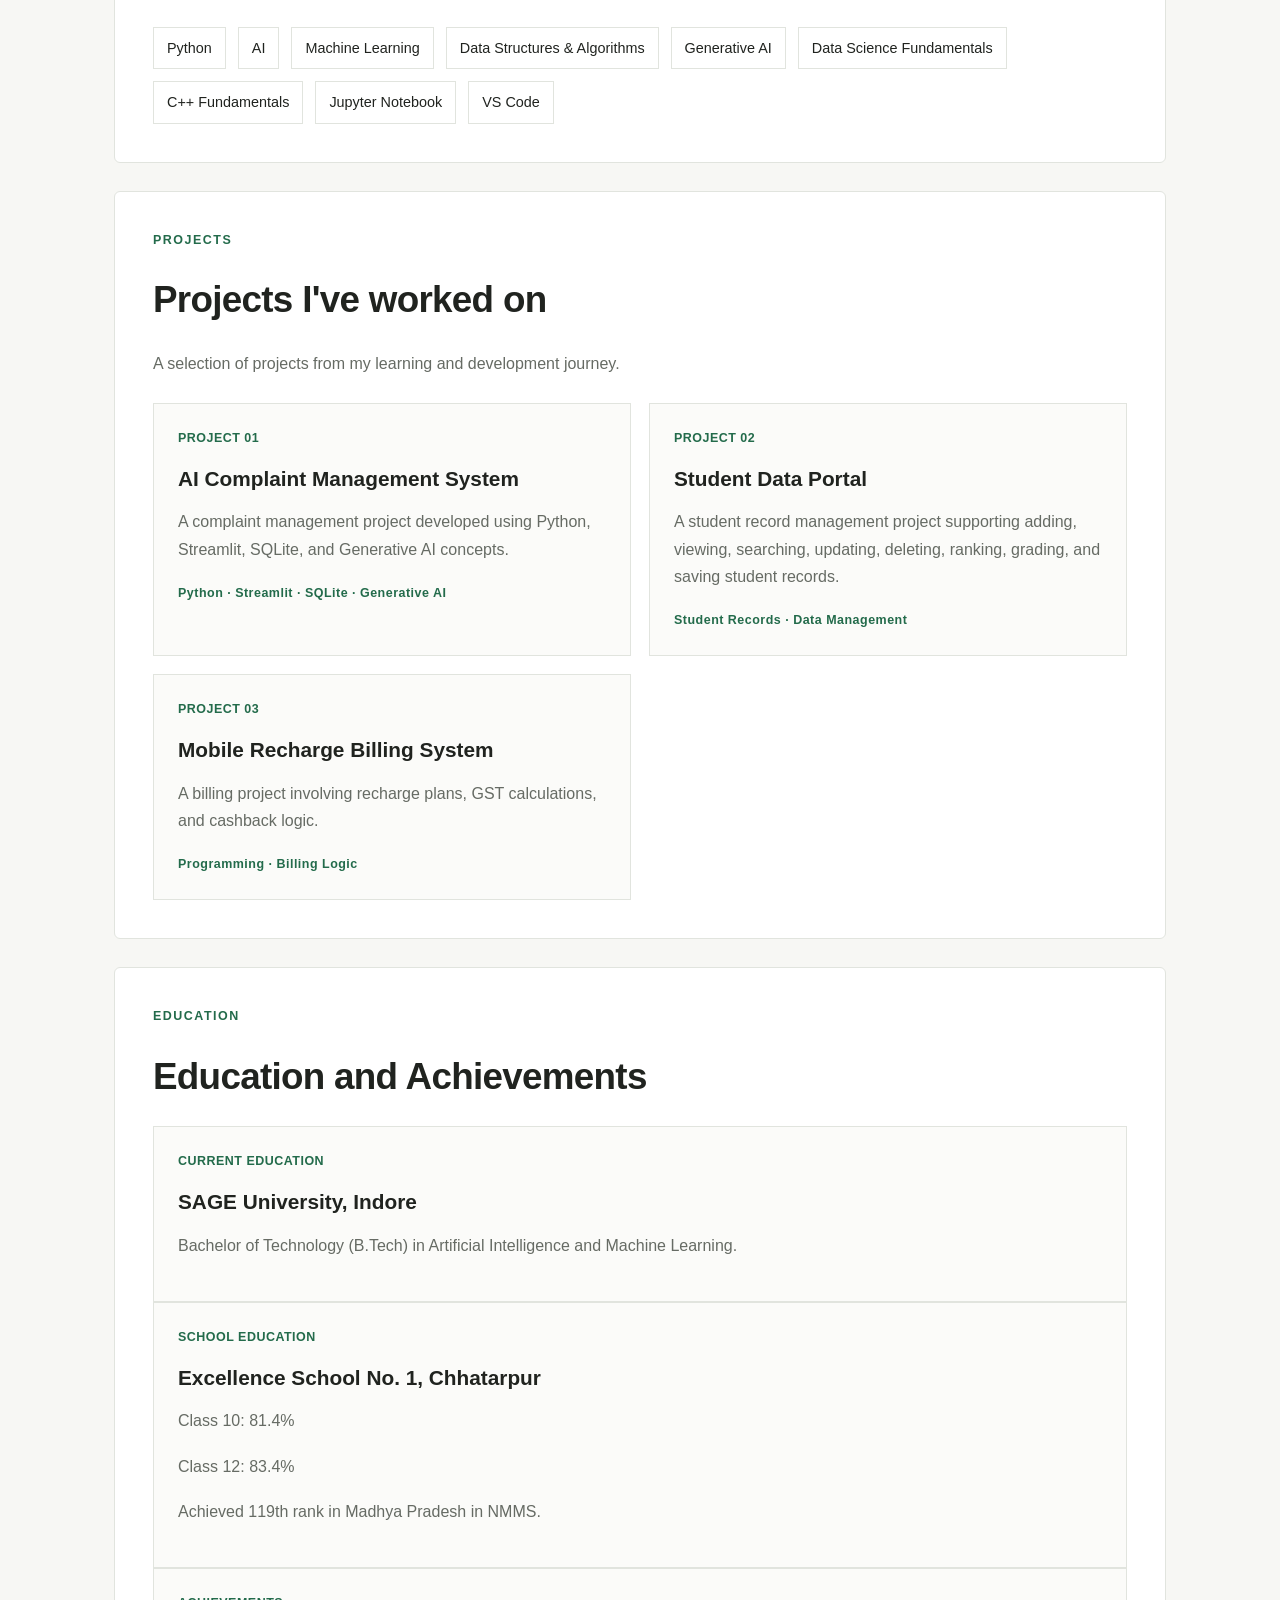
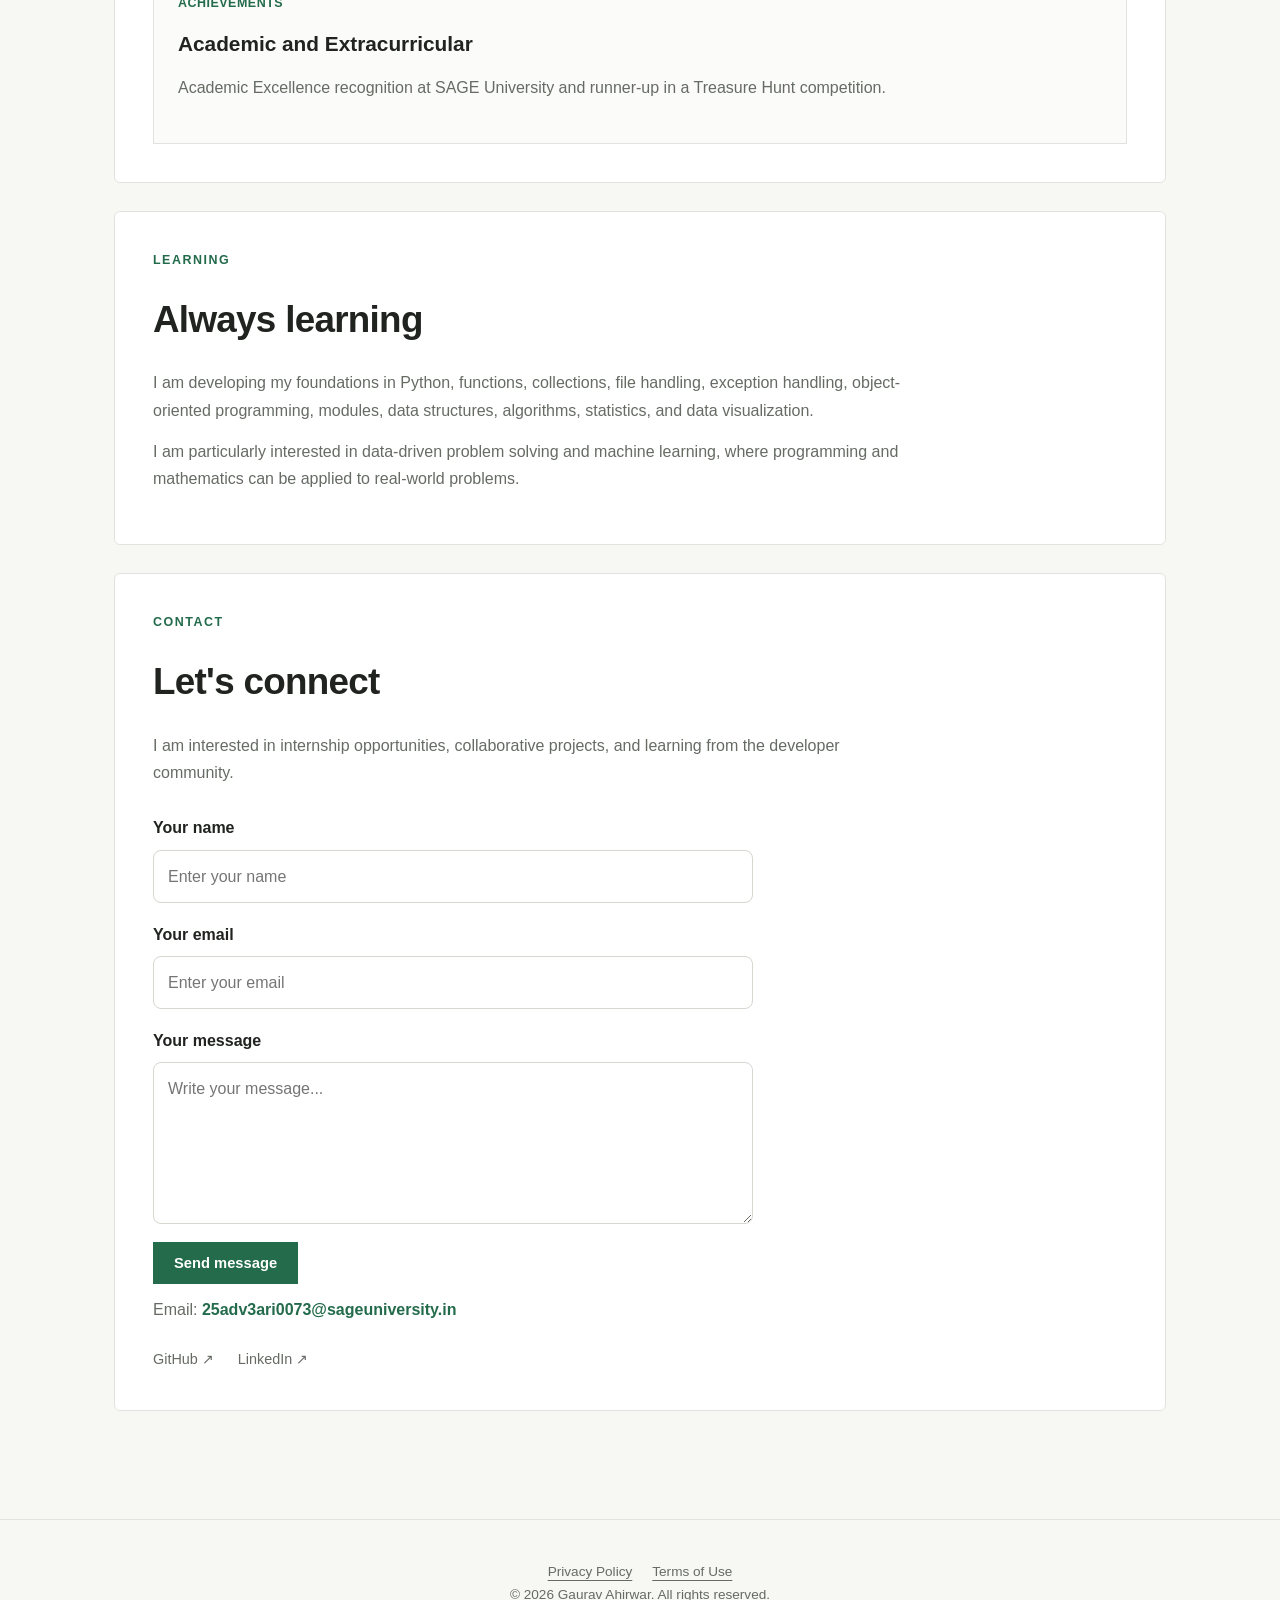
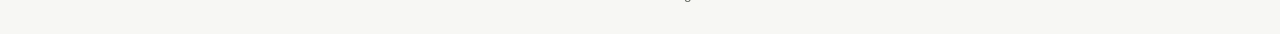
==== commit d7549b83: "Add files via upload" ====
--- a/index.html
+++ b/index.html
@@ -323,7 +323,7 @@
         Send message
     </button>
 
-    </p>
+
     </form>
 
 
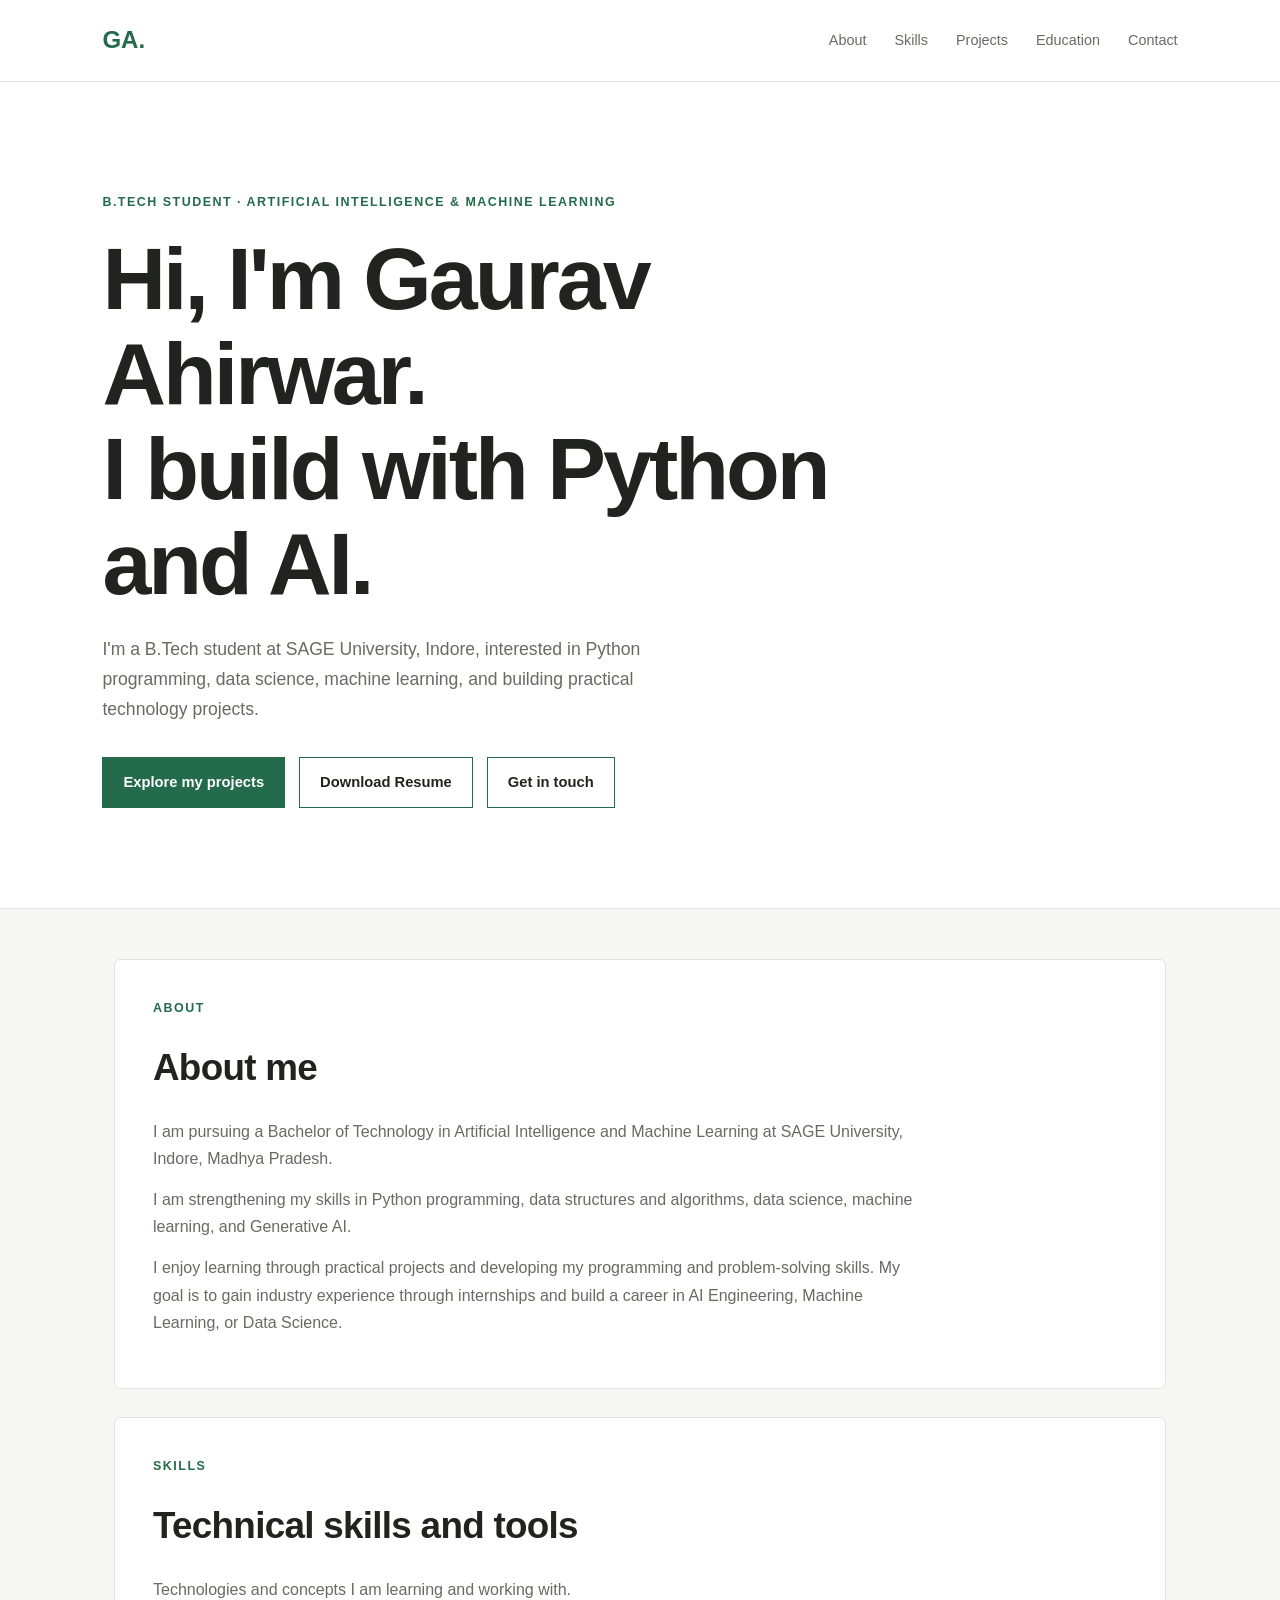
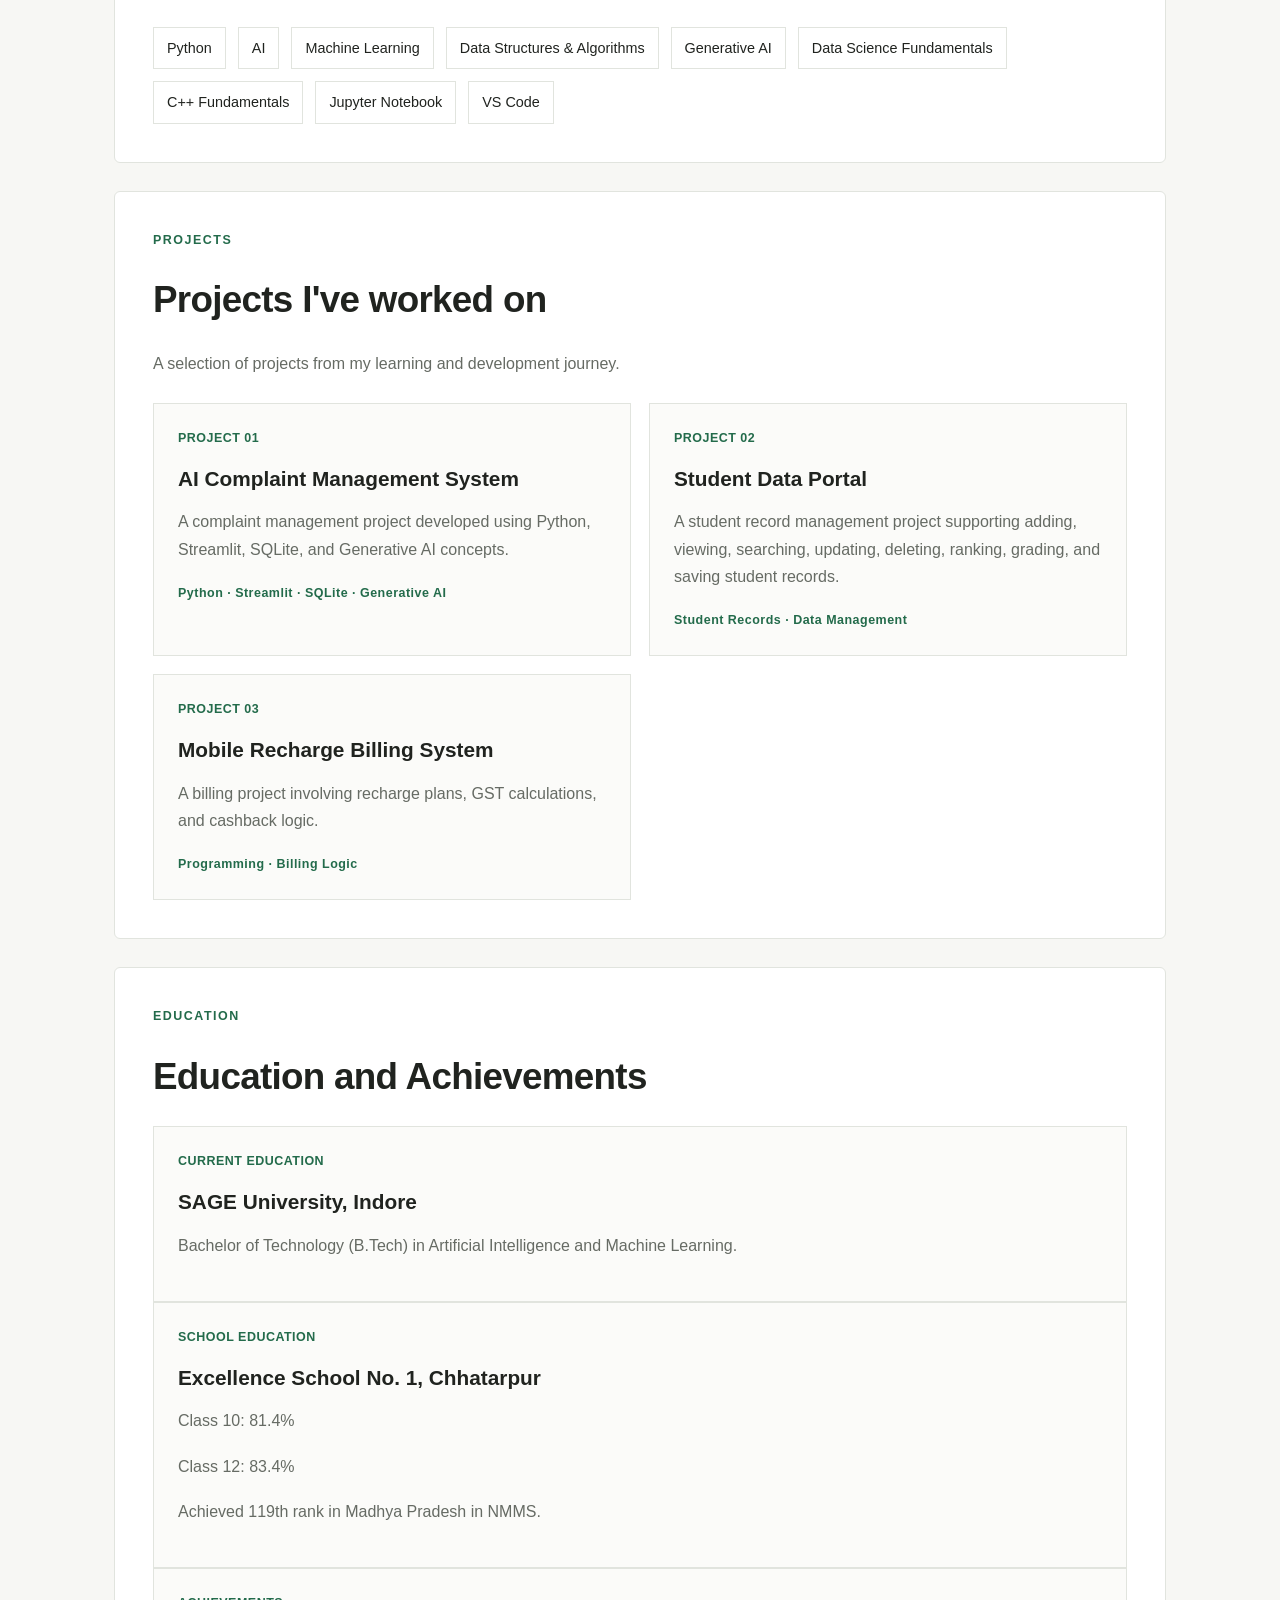
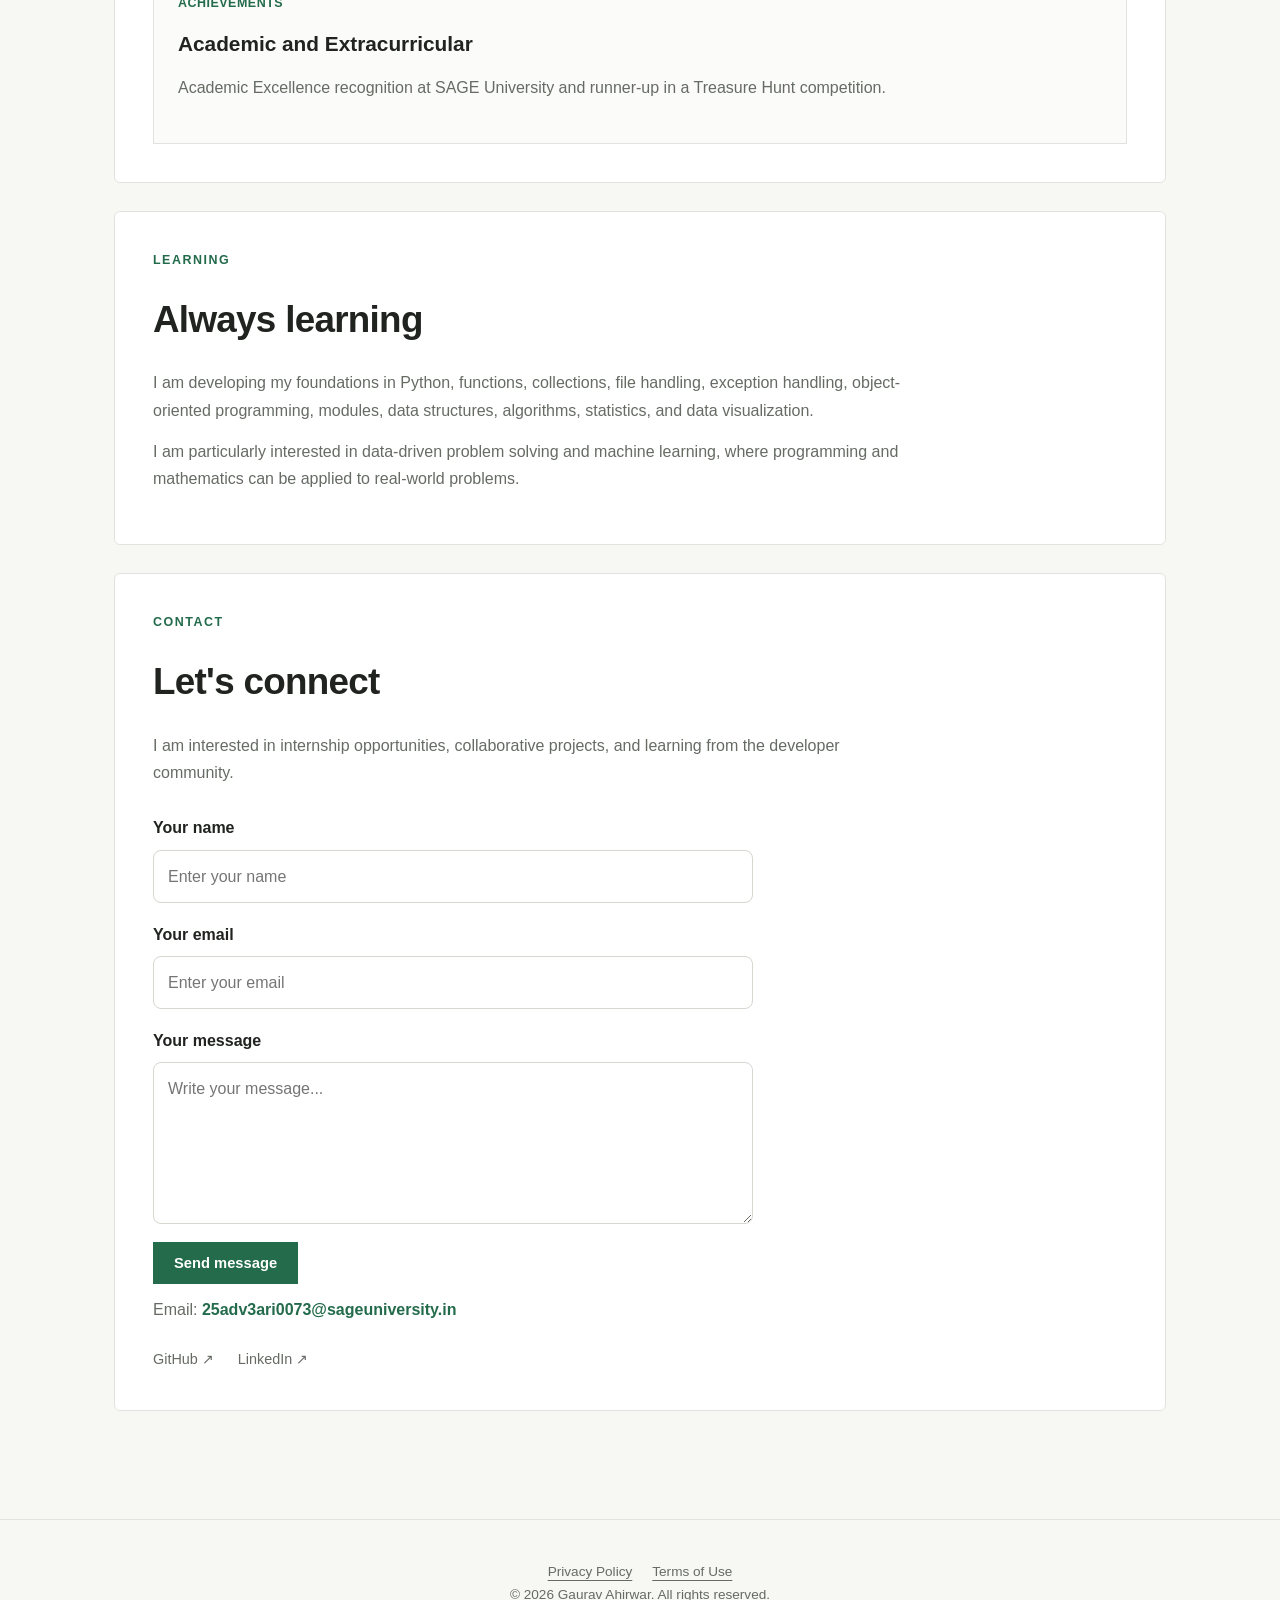
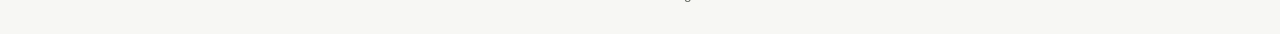
==== commit 3b716b83: "Add files via upload" ====
--- a/index.html
+++ b/index.html
@@ -52,6 +52,9 @@
     <div class="hero-actions">
       <a href="#projects" class="button button-primary">
         Explore my projects
+      </a>
+      <a href="resume.pdf" class="button button-secondary" download>
+        Download Resume
       </a>
 
       <a href="#contact" class="button button-secondary">
@@ -323,7 +326,6 @@
         Send message
     </button>
 
-
     </form>
 
 
